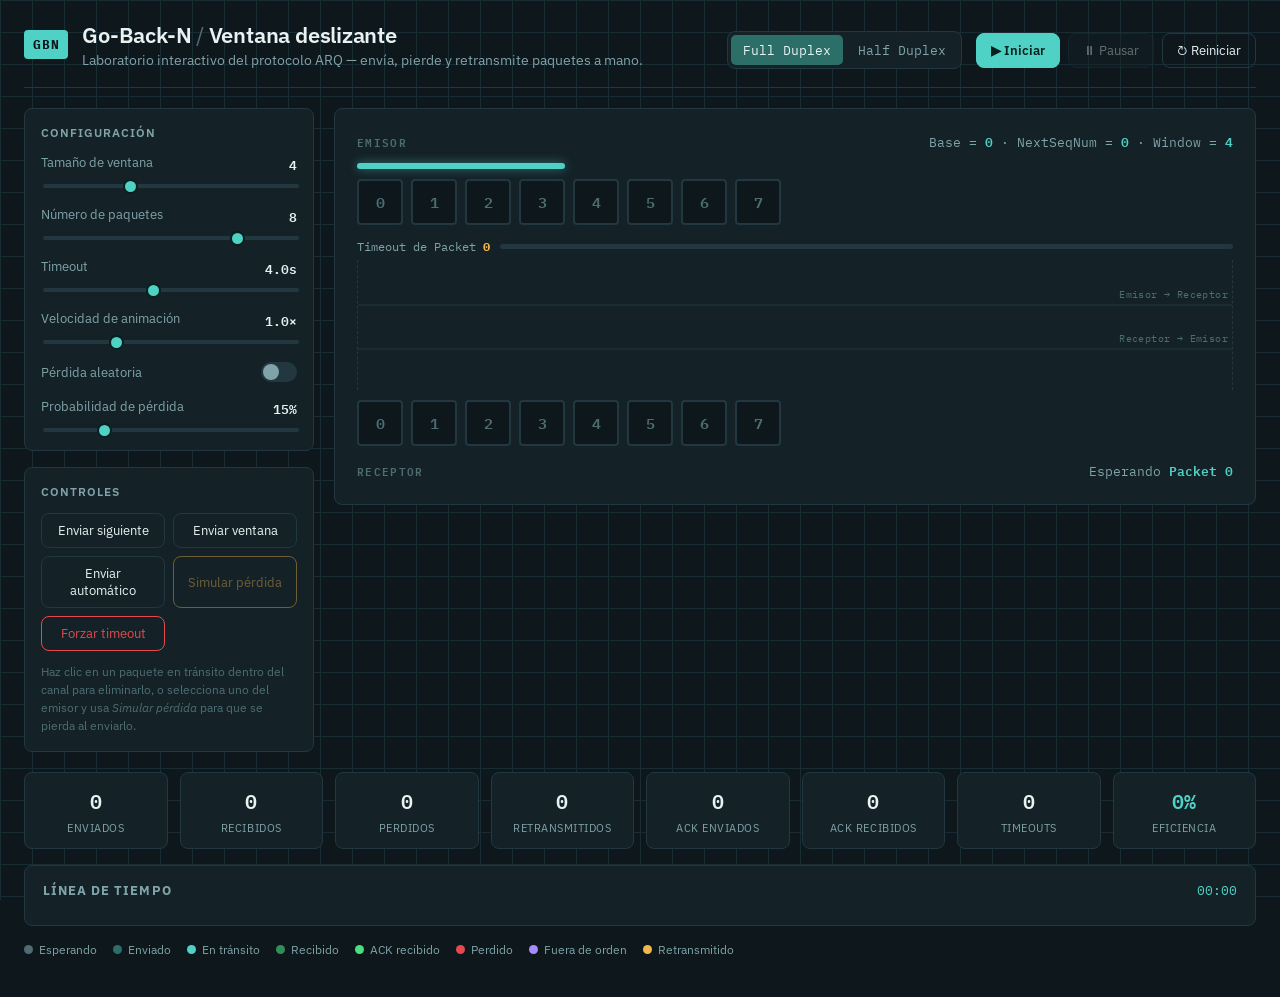
==== index.html @ 65565c53 "Version inicial" ====
<!DOCTYPE html>
<html lang="es">
<head>
<meta charset="UTF-8" />
<meta name="viewport" content="width=device-width, initial-scale=1.0" />
<title>Go-Back-N · Simulador de ventana deslizante</title>
<link rel="preconnect" href="https://fonts.googleapis.com">
<link href="https://fonts.googleapis.com/css2?family=IBM+Plex+Mono:wght@400;500;600;700&family=IBM+Plex+Sans:wght@400;500;600;700&display=swap" rel="stylesheet">
<link rel="stylesheet" href="css/styles.css" />
</head>
<body>

<div class="app">

  <!-- ============ HEADER ============ -->
  <header class="topbar">
    <div class="topbar__brand">
      <span class="topbar__mark">GBN</span>
      <div class="topbar__titles">
        <h1>Go-Back-N <span class="topbar__divider">/</span> Ventana deslizante</h1>
        <p>Laboratorio interactivo del protocolo ARQ — envía, pierde y retransmite paquetes a mano.</p>
      </div>
    </div>

    <div class="topbar__transport">
      <div class="duplex-toggle" role="group" aria-label="Modo de comunicación">
        <button class="duplex-toggle__btn is-active" data-mode="full" id="modeFullBtn">Full Duplex</button>
        <button class="duplex-toggle__btn" data-mode="half" id="modeHalfBtn">Half Duplex</button>
      </div>
      <div class="transport-controls">
        <button class="btn btn--primary" id="startBtn" title="Iniciar / reanudar">▶ Iniciar</button>
        <button class="btn" id="pauseBtn" title="Pausar">⏸ Pausar</button>
        <button class="btn btn--ghost" id="resetBtn" title="Reiniciar todo">↻ Reiniciar</button>
      </div>
    </div>
  </header>

  <div class="layout">

    <!-- ============ SIDEBAR: CONFIG ============ -->
    <aside class="sidebar">
      <section class="panel">
        <h2 class="panel__title">Configuración</h2>

        <label class="field">
          <span class="field__label">Tamaño de ventana <b id="windowSizeVal">4</b></span>
          <input type="range" id="windowSizeInput" min="1" max="10" step="1" value="4" />
        </label>

        <label class="field">
          <span class="field__label">Número de paquetes <b id="packetCountVal">8</b></span>
          <input type="range" id="packetCountInput" min="1" max="10" step="1" value="8" />
        </label>

        <label class="field">
          <span class="field__label">Timeout <b id="timeoutVal">4.0s</b></span>
          <input type="range" id="timeoutInput" min="1000" max="8000" step="250" value="4000" />
        </label>

        <label class="field">
          <span class="field__label">Velocidad de animación <b id="speedVal">1.0×</b></span>
          <input type="range" id="speedInput" min="0.25" max="3" step="0.25" value="1" />
        </label>

        <label class="field field--switch">
          <span class="field__label">Pérdida aleatoria</span>
          <input type="checkbox" id="randomLossInput" />
          <span class="switch" aria-hidden="true"></span>
        </label>

        <label class="field" id="randomLossRateField" hidden>
          <span class="field__label">Probabilidad de pérdida <b id="randomLossRateVal">15%</b></span>
          <input type="range" id="randomLossRateInput" min="5" max="50" step="5" value="15" />
        </label>
      </section>

      <section class="panel">
        <h2 class="panel__title">Controles</h2>
        <div class="control-grid">
          <button class="btn" id="sendNextBtn">Enviar siguiente</button>
          <button class="btn" id="sendWindowBtn">Enviar ventana</button>
          <button class="btn btn--toggle" id="autoSendBtn">Enviar automático</button>
          <button class="btn btn--warn" id="loseSelectedBtn" disabled>Simular pérdida</button>
          <button class="btn btn--danger" id="forceTimeoutBtn">Forzar timeout</button>
        </div>
        <p class="hint">Haz clic en un paquete en tránsito dentro del canal para eliminarlo, o selecciona uno del emisor y usa <em>Simular pérdida</em> para que se pierda al enviarlo.</p>
      </section>

      <section class="panel packet-detail" id="packetDetail" hidden>
        <h2 class="panel__title">Packet <span id="pdSeq">–</span></h2>
        <dl class="packet-detail__list">
          <div><dt>Sequence Number</dt><dd id="pdSeqNum">–</dd></div>
          <div><dt>Status</dt><dd id="pdStatus">–</dd></div>
          <div><dt>En ventana</dt><dd id="pdWindow">–</dd></div>
          <div><dt>Intentos de transmisión</dt><dd id="pdAttempts">–</dd></div>
          <div><dt>ACK</dt><dd id="pdAck">–</dd></div>
        </dl>
      </section>
    </aside>

    <!-- ============ MAIN: SIMULATION STAGE ============ -->
    <main class="stage">

      <section class="node node--sender">
        <div class="node__label">
          <span class="node__tag">EMISOR</span>
          <span class="node__meta">Base = <b id="baseVal">0</b> · NextSeqNum = <b id="nextSeqVal">0</b> · Window = <b id="windowValLabel">4</b></span>
        </div>
        <div class="window-frame" id="windowFrame"></div>
        <div class="packet-track" id="senderTrack" aria-label="Paquetes del emisor"></div>
        <div class="timer-bar" id="timerBar" hidden>
          <span class="timer-bar__label">Timeout de Packet <b id="timerBaseSeq">0</b></span>
          <div class="timer-bar__track"><div class="timer-bar__fill" id="timerFill"></div></div>
        </div>
      </section>

      <section class="channel" id="channel" aria-label="Canal de comunicación">
        <div class="channel__rail channel__rail--down">
          <span class="channel__rail-label">Emisor → Receptor</span>
        </div>
        <div class="channel__rail channel__rail--up">
          <span class="channel__rail-label">Receptor → Emisor</span>
        </div>
      </section>

      <section class="node node--receiver">
        <div class="packet-track" id="receiverTrack" aria-label="Paquetes del receptor"></div>
        <div class="node__label node__label--bottom">
          <span class="node__tag">RECEPTOR</span>
          <span class="node__meta">Esperando <b id="expectedVal">Packet 0</b></span>
        </div>
      </section>

    </main>
  </div>

  <!-- ============ STATS STRIP ============ -->
  <section class="stats" aria-label="Estadísticas">
    <div class="stat"><span class="stat__value" id="statSent">0</span><span class="stat__label">Enviados</span></div>
    <div class="stat"><span class="stat__value" id="statReceived">0</span><span class="stat__label">Recibidos</span></div>
    <div class="stat"><span class="stat__value" id="statLost">0</span><span class="stat__label">Perdidos</span></div>
    <div class="stat"><span class="stat__value" id="statRetransmitted">0</span><span class="stat__label">Retransmitidos</span></div>
    <div class="stat"><span class="stat__value" id="statAcksSent">0</span><span class="stat__label">ACK enviados</span></div>
    <div class="stat"><span class="stat__value" id="statAcksReceived">0</span><span class="stat__label">ACK recibidos</span></div>
    <div class="stat"><span class="stat__value" id="statTimeouts">0</span><span class="stat__label">Timeouts</span></div>
    <div class="stat stat--accent"><span class="stat__value" id="statEfficiency">0%</span><span class="stat__label">Eficiencia</span></div>
  </section>

  <!-- ============ TIMELINE ============ -->
  <section class="timeline" aria-label="Línea de tiempo de eventos">
    <div class="timeline__header">
      <h2>Línea de tiempo</h2>
      <span class="timeline__clock" id="clockDisplay">00:00</span>
    </div>
    <ol class="timeline__list" id="timelineList"></ol>
  </section>

  <footer class="legend" aria-label="Leyenda de estados">
    <span class="legend__item"><i class="dot dot--waiting"></i>Esperando</span>
    <span class="legend__item"><i class="dot dot--sent"></i>Enviado</span>
    <span class="legend__item"><i class="dot dot--transit"></i>En tránsito</span>
    <span class="legend__item"><i class="dot dot--received"></i>Recibido</span>
    <span class="legend__item"><i class="dot dot--acked"></i>ACK recibido</span>
    <span class="legend__item"><i class="dot dot--lost"></i>Perdido</span>
    <span class="legend__item"><i class="dot dot--outoforder"></i>Fuera de orden</span>
    <span class="legend__item"><i class="dot dot--retransmitted"></i>Retransmitido</span>
  </footer>

</div>

<script type="module" src="js/main.js"></script>
</body>
</html>
---- css/styles.css ----
/* ===========================================================
   Go-Back-N Simulator — visual identity
   A "network diagnostics console" feel: deep teal-navy field,
   phosphor accents borrowed from oscilloscopes & routing tables,
   monospace for anything that is literally protocol data.
   =========================================================== */

:root {
  --bg: #0d171c;
  --bg-raised: #142228;
  --bg-raised-2: #182b32;
  --grid-line: #223740;
  --grid-line-soft: #1a2c33;

  --text-primary: #e9f2f1;
  --text-muted: #7fa3a8;
  --text-faint: #4d6d73;

  --accent-teal: #4fd1c5;
  --accent-teal-dim: #2c6e68;
  --accent-amber: #f2b84b;
  --accent-red: #e5484d;
  --accent-green: #4ade80;
  --accent-violet: #a78bfa;

  --radius-sm: 4px;
  --radius-md: 8px;

  --font-mono: 'IBM Plex Mono', ui-monospace, monospace;
  --font-sans: 'IBM Plex Sans', -apple-system, BlinkMacSystemFont, sans-serif;
}

* { box-sizing: border-box; }

html, body {
  margin: 0;
  padding: 0;
  background: var(--bg);
  color: var(--text-primary);
  font-family: var(--font-sans);
  font-size: 15px;
}

body {
  background-image:
    linear-gradient(var(--grid-line-soft) 1px, transparent 1px),
    linear-gradient(90deg, var(--grid-line-soft) 1px, transparent 1px);
  background-size: 32px 32px;
  background-attachment: fixed;
}

::selection { background: var(--accent-teal-dim); color: var(--text-primary); }

a { color: var(--accent-teal); }

button { font-family: inherit; }

.app {
  max-width: 1400px;
  margin: 0 auto;
  padding: 20px 24px 40px;
}

/* ---------------------------------------------------------- header */

.topbar {
  display: flex;
  flex-wrap: wrap;
  gap: 20px;
  justify-content: space-between;
  align-items: flex-end;
  padding-bottom: 18px;
  border-bottom: 1px solid var(--grid-line);
  margin-bottom: 20px;
}

.topbar__brand { display: flex; gap: 14px; align-items: center; }

.topbar__mark {
  font-family: var(--font-mono);
  font-weight: 700;
  font-size: 13px;
  letter-spacing: 0.06em;
  color: var(--bg);
  background: var(--accent-teal);
  padding: 6px 9px;
  border-radius: var(--radius-sm);
}

.topbar__titles h1 {
  font-size: 22px;
  font-weight: 600;
  margin: 0 0 2px;
  letter-spacing: -0.01em;
}

.topbar__divider { color: var(--text-faint); font-weight: 400; }

.topbar__titles p {
  margin: 0;
  color: var(--text-muted);
  font-size: 13.5px;
}

.topbar__transport {
  display: flex;
  gap: 14px;
  align-items: center;
  flex-wrap: wrap;
}

.duplex-toggle {
  display: inline-flex;
  background: var(--bg-raised);
  border: 1px solid var(--grid-line);
  border-radius: var(--radius-md);
  padding: 3px;
  gap: 3px;
}

.duplex-toggle__btn {
  border: none;
  background: transparent;
  color: var(--text-muted);
  font-family: var(--font-mono);
  font-size: 12.5px;
  padding: 7px 12px;
  border-radius: 5px;
  cursor: pointer;
  transition: background 0.15s, color 0.15s;
}

.duplex-toggle__btn.is-active {
  background: var(--accent-teal-dim);
  color: var(--text-primary);
}

.transport-controls { display: flex; gap: 8px; }

/* ---------------------------------------------------------- buttons */

.btn {
  border: 1px solid var(--grid-line);
  background: var(--bg-raised);
  color: var(--text-primary);
  padding: 8px 14px;
  border-radius: var(--radius-md);
  font-size: 13px;
  cursor: pointer;
  transition: border-color 0.15s, transform 0.1s, background 0.15s;
}

.btn:hover { border-color: var(--accent-teal-dim); }
.btn:active { transform: translateY(1px); }
.btn:disabled { opacity: 0.4; cursor: not-allowed; }

.btn--primary { background: var(--accent-teal); color: #06201d; border-color: var(--accent-teal); font-weight: 600; }
.btn--primary:hover { background: #67dccf; }

.btn--ghost { background: transparent; }

.btn--warn { border-color: var(--accent-amber); color: var(--accent-amber); background: transparent; }
.btn--warn:hover { background: rgba(242, 184, 75, 0.1); }

.btn--danger { border-color: var(--accent-red); color: var(--accent-red); background: transparent; }
.btn--danger:hover { background: rgba(229, 72, 77, 0.1); }

.btn--toggle.is-on { background: var(--accent-teal-dim); border-color: var(--accent-teal); }

/* ---------------------------------------------------------- layout */

.layout {
  display: grid;
  grid-template-columns: 290px 1fr;
  gap: 20px;
  align-items: start;
}

.sidebar { display: flex; flex-direction: column; gap: 16px; position: sticky; top: 20px; }

.panel {
  background: var(--bg-raised);
  border: 1px solid var(--grid-line);
  border-radius: var(--radius-md);
  padding: 16px;
}

.panel__title {
  font-size: 12px;
  text-transform: uppercase;
  letter-spacing: 0.08em;
  color: var(--text-muted);
  font-weight: 600;
  margin: 0 0 14px;
}

/* ---------------------------------------------------------- fields */

.field {
  display: flex;
  flex-direction: column;
  gap: 6px;
  margin-bottom: 16px;
}
.field:last-child { margin-bottom: 0; }

.field__label {
  font-size: 12.5px;
  color: var(--text-muted);
  display: flex;
  justify-content: space-between;
}
.field__label b { color: var(--text-primary); font-family: var(--font-mono); font-weight: 600; }

input[type="range"] {
  -webkit-appearance: none;
  width: 100%;
  height: 4px;
  background: var(--grid-line);
  border-radius: 2px;
  outline: none;
}
input[type="range"]::-webkit-slider-thumb {
  -webkit-appearance: none;
  width: 15px; height: 15px;
  border-radius: 50%;
  background: var(--accent-teal);
  border: 2px solid #06201d;
  cursor: pointer;
}
input[type="range"]::-moz-range-thumb {
  width: 13px; height: 13px;
  border-radius: 50%;
  background: var(--accent-teal);
  border: 2px solid #06201d;
  cursor: pointer;
}

.field--switch {
  flex-direction: row;
  align-items: center;
  justify-content: space-between;
}
.field--switch input[type="checkbox"] { position: absolute; opacity: 0; width: 0; height: 0; }
.switch {
  width: 36px; height: 20px;
  background: var(--grid-line);
  border-radius: 10px;
  position: relative;
  transition: background 0.15s;
  cursor: pointer;
  flex-shrink: 0;
}
.switch::after {
  content: "";
  position: absolute;
  top: 2px; left: 2px;
  width: 16px; height: 16px;
  background: var(--text-muted);
  border-radius: 50%;
  transition: transform 0.15s, background 0.15s;
}
input:checked + .switch { background: var(--accent-teal-dim); }
input:checked + .switch::after { transform: translateX(16px); background: var(--accent-teal); }

.control-grid { display: grid; grid-template-columns: 1fr 1fr; gap: 8px; }
.control-grid .btn { width: 100%; }

.hint {
  font-size: 12px;
  color: var(--text-faint);
  line-height: 1.5;
  margin: 12px 0 0;
}

/* ---------------------------------------------------------- packet detail */

.packet-detail__list { display: flex; flex-direction: column; gap: 8px; margin: 0; }
.packet-detail__list div { display: flex; justify-content: space-between; font-size: 12.5px; }
.packet-detail__list dt { color: var(--text-muted); margin: 0; }
.packet-detail__list dd { margin: 0; font-family: var(--font-mono); color: var(--text-primary); }

/* ---------------------------------------------------------- stage */

.stage {
  background: var(--bg-raised);
  border: 1px solid var(--grid-line);
  border-radius: var(--radius-md);
  padding: 22px;
  display: flex;
  flex-direction: column;
  gap: 0;
}

.node { position: relative; }

.node__label {
  display: flex;
  justify-content: space-between;
  align-items: baseline;
  margin-bottom: 10px;
  flex-wrap: wrap;
  gap: 6px;
}
.node__label--bottom { margin-bottom: 0; margin-top: 10px; }

.node__tag {
  font-family: var(--font-mono);
  font-size: 11px;
  font-weight: 600;
  letter-spacing: 0.12em;
  color: var(--text-faint);
}

.node__meta {
  font-size: 12.5px;
  color: var(--text-muted);
  font-family: var(--font-mono);
}
.node__meta b { color: var(--accent-teal); font-weight: 600; }

.window-frame {
  position: relative;
  height: 6px;
  margin-bottom: 6px;
}
.window-frame__bracket {
  position: absolute;
  top: 0;
  height: 6px;
  background: var(--accent-teal);
  border-radius: 3px;
  box-shadow: 0 0 10px rgba(79, 209, 197, 0.5);
  transition: left 0.35s ease, width 0.35s ease;
}

.packet-track {
  display: flex;
  gap: 8px;
  padding: 4px 0;
}

.packet {
  width: 46px;
  height: 46px;
  border-radius: var(--radius-sm);
  border: 2px solid var(--grid-line);
  display: flex;
  align-items: center;
  justify-content: center;
  font-family: var(--font-mono);
  font-weight: 600;
  font-size: 15px;
  color: var(--text-faint);
  background: var(--bg);
  cursor: pointer;
  position: relative;
  transition: border-color 0.2s, color 0.2s, background 0.2s, transform 0.15s;
}
.packet:hover { transform: translateY(-2px); }
.packet.is-selected { box-shadow: 0 0 0 2px var(--accent-teal); }

.packet--waiting { color: var(--text-faint); border-color: var(--grid-line); }
.packet--sent { color: var(--accent-teal); border-color: var(--accent-teal-dim); }
.packet--in_transit { color: var(--accent-teal); border-color: var(--accent-teal); background: rgba(79,209,197,0.08); }
.packet--received { color: var(--accent-green); border-color: rgba(74,222,128,0.5); }
.packet--acked { color: #06201d; border-color: var(--accent-green); background: var(--accent-green); }
.packet--lost { color: var(--accent-red); border-color: var(--accent-red); background: rgba(229,72,77,0.08); text-decoration: line-through; }
.packet--out_of_order { color: var(--accent-violet); border-color: var(--accent-violet); background: rgba(167,139,250,0.08); }
.packet--retransmitted { color: var(--accent-amber); border-color: var(--accent-amber); border-style: dashed; }

.packet__badge {
  position: absolute;
  top: -7px; right: -7px;
  font-size: 9px;
  font-family: var(--font-mono);
  background: var(--bg-raised-2);
  border: 1px solid var(--grid-line);
  border-radius: 8px;
  padding: 1px 4px;
  color: var(--text-muted);
}

/* ---------------------------------------------------------- timer bar */

.timer-bar { margin-top: 10px; display: flex; align-items: center; gap: 10px; }
.timer-bar__label { font-size: 11.5px; color: var(--text-muted); font-family: var(--font-mono); white-space: nowrap; }
.timer-bar__label b { color: var(--accent-amber); }
.timer-bar__track { flex: 1; height: 5px; background: var(--grid-line); border-radius: 3px; overflow: hidden; }
.timer-bar__fill { height: 100%; background: var(--accent-amber); width: 0%; transition: width 0.1s linear; }

/* ---------------------------------------------------------- channel */

.channel {
  position: relative;
  height: 130px;
  margin: 6px 0;
  border-left: 1px dashed var(--grid-line);
  border-right: 1px dashed var(--grid-line);
}

.channel__rail { position: absolute; left: 0; right: 0; height: 2px; background: var(--grid-line-soft); }
.channel__rail--down { top: 34%; }
.channel__rail--up { top: 68%; }

.channel__rail-label {
  position: absolute;
  right: 4px;
  top: -16px;
  font-size: 10px;
  font-family: var(--font-mono);
  color: var(--text-faint);
  letter-spacing: 0.04em;
}

.channel-item {
  position: absolute;
  transform: translate(-50%, -50%);
  font-family: var(--font-mono);
  font-size: 11.5px;
  font-weight: 600;
  padding: 5px 9px;
  border-radius: 12px;
  white-space: nowrap;
  pointer-events: auto;
  cursor: pointer;
  transition: opacity 0.25s, transform 0.25s;
  z-index: 3;
}

.channel-item--data {
  background: rgba(79, 209, 197, 0.15);
  border: 1.5px solid var(--accent-teal);
  color: var(--accent-teal);
}
.channel-item--ack {
  background: rgba(242, 184, 75, 0.15);
  border: 1.5px solid var(--accent-amber);
  color: var(--accent-amber);
}
.channel-item--doomed { border-style: dashed; }
.channel-item--vanishing { opacity: 0; transform: translate(-50%, -50%) scale(0.4); }

.channel-item:hover { filter: brightness(1.25); }

/* ---------------------------------------------------------- stats */

.stats {
  margin-top: 20px;
  display: grid;
  grid-template-columns: repeat(8, 1fr);
  gap: 12px;
}

.stat {
  background: var(--bg-raised);
  border: 1px solid var(--grid-line);
  border-radius: var(--radius-md);
  padding: 12px 10px;
  text-align: center;
}
.stat__value {
  display: block;
  font-family: var(--font-mono);
  font-size: 20px;
  font-weight: 600;
}
.stat__label { font-size: 10.5px; color: var(--text-muted); text-transform: uppercase; letter-spacing: 0.05em; }
.stat--accent .stat__value { color: var(--accent-teal); }

/* ---------------------------------------------------------- timeline */

.timeline {
  margin-top: 16px;
  background: var(--bg-raised);
  border: 1px solid var(--grid-line);
  border-radius: var(--radius-md);
  padding: 16px 18px;
}

.timeline__header {
  display: flex;
  justify-content: space-between;
  align-items: center;
  margin-bottom: 10px;
}
.timeline__header h2 { font-size: 13px; margin: 0; color: var(--text-muted); text-transform: uppercase; letter-spacing: 0.08em; }
.timeline__clock { font-family: var(--font-mono); color: var(--accent-teal); font-size: 13px; }

.timeline__list {
  list-style: none;
  margin: 0;
  padding: 0;
  max-height: 220px;
  overflow-y: auto;
  display: flex;
  flex-direction: column-reverse;
}

.timeline__list li {
  display: flex;
  gap: 10px;
  padding: 6px 4px;
  border-bottom: 1px solid var(--grid-line-soft);
  font-size: 12.5px;
  align-items: baseline;
}
.timeline__list li:first-child { border-bottom: none; }

.timeline__time { font-family: var(--font-mono); color: var(--text-faint); flex-shrink: 0; }
.timeline__type {
  font-family: var(--font-mono);
  font-size: 10px;
  text-transform: uppercase;
  padding: 1px 6px;
  border-radius: 3px;
  flex-shrink: 0;
  white-space: nowrap;
}
.timeline__desc { color: var(--text-primary); }

.timeline__type--send, .timeline__type--retransmit { background: rgba(79,209,197,0.15); color: var(--accent-teal); }
.timeline__type--receive { background: rgba(74,222,128,0.15); color: var(--accent-green); }
.timeline__type--ack-sent, .timeline__type--ack-received { background: rgba(242,184,75,0.15); color: var(--accent-amber); }
.timeline__type--loss { background: rgba(229,72,77,0.15); color: var(--accent-red); }
.timeline__type--discard { background: rgba(167,139,250,0.15); color: var(--accent-violet); }
.timeline__type--timeout { background: rgba(229,72,77,0.15); color: var(--accent-red); }
.timeline__type--info { background: var(--grid-line); color: var(--text-muted); }

/* ---------------------------------------------------------- legend */

.legend {
  margin-top: 16px;
  display: flex;
  flex-wrap: wrap;
  gap: 16px;
  font-size: 12px;
  color: var(--text-muted);
}
.legend__item { display: flex; align-items: center; gap: 6px; }
.dot { width: 9px; height: 9px; border-radius: 50%; display: inline-block; }
.dot--waiting { background: var(--text-faint); }
.dot--sent { background: var(--accent-teal-dim); }
.dot--transit { background: var(--accent-teal); }
.dot--received { background: rgba(74,222,128,0.6); }
.dot--acked { background: var(--accent-green); }
.dot--lost { background: var(--accent-red); }
.dot--outoforder { background: var(--accent-violet); }
.dot--retransmitted { background: var(--accent-amber); }

/* ---------------------------------------------------------- responsive */

@media (max-width: 980px) {
  .layout { grid-template-columns: 1fr; }
  .sidebar { position: static; }
  .stats { grid-template-columns: repeat(4, 1fr); }
  .control-grid { grid-template-columns: 1fr 1fr; }
}

@media (max-width: 600px) {
  .stats { grid-template-columns: repeat(2, 1fr); }
  .packet { width: 36px; height: 36px; font-size: 13px; }
  .topbar { align-items: flex-start; }
}

@media (prefers-reduced-motion: reduce) {
  * { transition-duration: 0.01ms !important; animation-duration: 0.01ms !important; }
}
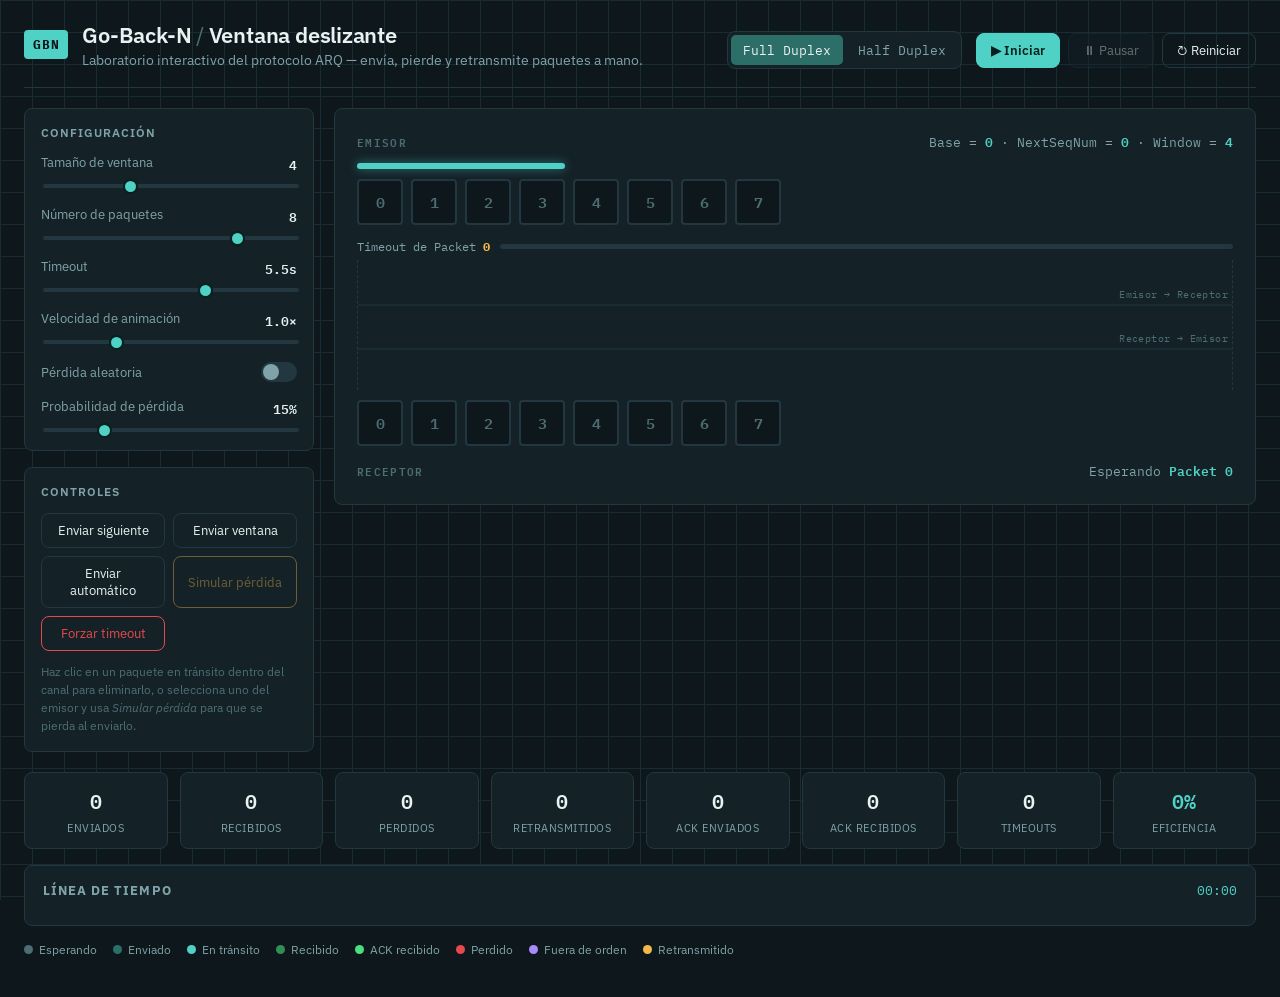
==== commit de1aa49f: "arreglos timeout" ====
--- a/index.html
+++ b/index.html
@@ -53,9 +53,9 @@
         </label>
 
         <label class="field">
-          <span class="field__label">Timeout <b id="timeoutVal">4.0s</b></span>
-          <input type="range" id="timeoutInput" min="1000" max="8000" step="250" value="4000" />
-        </label>
+          <span class="field__label">Timeout <b id="timeoutVal">5.5s</b></span>
+<input type="range" id="timeoutInput" min="1000" max="8000" step="250" value="5500" />
+          </label>
 
         <label class="field">
           <span class="field__label">Velocidad de animación <b id="speedVal">1.0×</b></span>
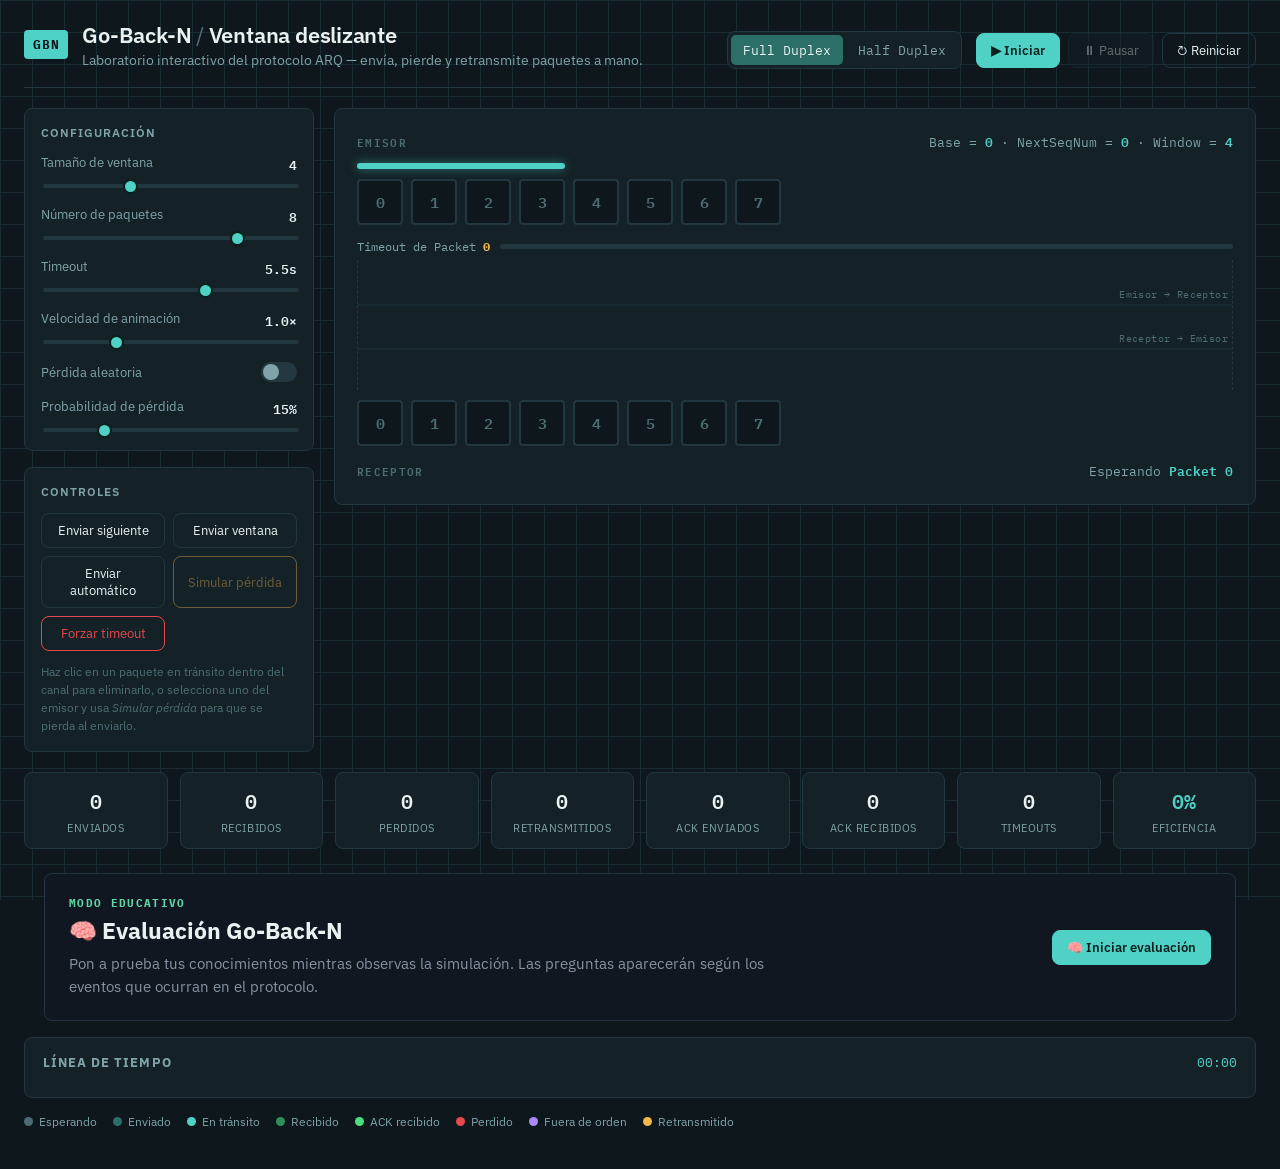
==== commit 3949acc7: "Se añade un test para poder evaluar al estudiante" ====
--- a/index.html
+++ b/index.html
@@ -146,6 +146,30 @@
     <div class="stat stat--accent"><span class="stat__value" id="statEfficiency">0%</span><span class="stat__label">Eficiencia</span></div>
   </section>
 
+
+  <!-- ============ EVALUACIÓN ============ -->
+<section class="evaluation-panel" id="evaluationPanel" hidden>
+</section>
+
+<section class="evaluation-start" id="evaluationStart">
+  <div>
+    <span class="evaluation-start__eyebrow">MODO EDUCATIVO</span>
+    <h2>🧠 Evaluación Go-Back-N</h2>
+
+    <p>
+      Pon a prueba tus conocimientos mientras observas la simulación.
+      Las preguntas aparecerán según los eventos que ocurran en el protocolo.
+    </p>
+  </div>
+
+  <button
+    class="btn btn--primary"
+    id="startEvaluationBtn"
+  >
+    🧠 Iniciar evaluación
+  </button>
+</section>
+
   <!-- ============ TIMELINE ============ -->
   <section class="timeline" aria-label="Línea de tiempo de eventos">
     <div class="timeline__header">
--- a/css/styles.css
+++ b/css/styles.css
@@ -566,3 +566,279 @@
 @media (prefers-reduced-motion: reduce) {
   * { transition-duration: 0.01ms !important; animation-duration: 0.01ms !important; }
 }
+
+
+/* ============================================================
+   EVALUACIÓN
+   ============================================================ */
+
+.evaluation-start,
+.evaluation-panel {
+  margin: 24px 20px 0;
+  border: 1px solid var(--border, #263241);
+  background: var(--panel, #101720);
+  border-radius: 8px;
+}
+
+.evaluation-start {
+  display: flex;
+  align-items: center;
+  justify-content: space-between;
+  gap: 24px;
+  padding: 22px 24px;
+}
+
+.evaluation-start__eyebrow,
+.evaluation__eyebrow {
+  display: block;
+  margin-bottom: 6px;
+  font-family: 'IBM Plex Mono', monospace;
+  font-size: 11px;
+  font-weight: 700;
+  letter-spacing: 0.12em;
+  color: var(--accent, #62d6a7);
+}
+
+.evaluation-start h2,
+.evaluation-panel h2 {
+  margin: 0;
+}
+
+.evaluation-start p {
+  max-width: 700px;
+  margin: 8px 0 0;
+  color: var(--muted, #8793a3);
+  line-height: 1.5;
+}
+
+.evaluation-panel {
+  padding: 24px;
+}
+
+.evaluation__header {
+  display: flex;
+  justify-content: space-between;
+  align-items: center;
+  gap: 20px;
+  margin-bottom: 24px;
+}
+
+.evaluation__score {
+  min-width: 90px;
+  padding: 10px 14px;
+  border: 1px solid var(--border, #263241);
+  border-radius: 6px;
+  text-align: center;
+}
+
+.evaluation__score span {
+  display: block;
+  font-family: 'IBM Plex Mono', monospace;
+  font-size: 9px;
+  letter-spacing: 0.1em;
+  color: var(--muted, #8793a3);
+}
+
+.evaluation__score strong {
+  display: block;
+  margin-top: 2px;
+  font-family: 'IBM Plex Mono', monospace;
+  font-size: 24px;
+}
+
+.evaluation__question {
+  padding: 18px;
+  border-left: 3px solid var(--accent, #62d6a7);
+  background: rgba(98, 214, 167, 0.04);
+  font-size: 17px;
+  line-height: 1.5;
+  margin-bottom: 18px;
+}
+
+.evaluation__options {
+  display: grid;
+  grid-template-columns: 1fr 1fr;
+  gap: 10px;
+}
+
+.evaluation-option {
+  display: flex;
+  align-items: flex-start;
+  gap: 12px;
+  width: 100%;
+  padding: 14px;
+  border: 1px solid var(--border, #263241);
+  border-radius: 6px;
+  background: transparent;
+  color: inherit;
+  text-align: left;
+  cursor: pointer;
+  transition:
+    border-color 0.15s ease,
+    background 0.15s ease,
+    transform 0.15s ease;
+}
+
+.evaluation-option:hover {
+  border-color: var(--accent, #62d6a7);
+  transform: translateY(-1px);
+}
+
+.evaluation-option.is-selected {
+  border-color: var(--accent, #62d6a7);
+  background: rgba(98, 214, 167, 0.08);
+}
+
+.evaluation-option__letter {
+  display: flex;
+  align-items: center;
+  justify-content: center;
+  flex: 0 0 28px;
+  height: 28px;
+  border: 1px solid var(--border, #263241);
+  border-radius: 4px;
+  font-family: 'IBM Plex Mono', monospace;
+  font-weight: 700;
+}
+
+.evaluation-option.is-selected .evaluation-option__letter {
+  border-color: var(--accent, #62d6a7);
+  color: var(--accent, #62d6a7);
+}
+
+.evaluation-option__text {
+  line-height: 1.45;
+}
+
+.evaluation__actions {
+  display: flex;
+  justify-content: flex-end;
+  align-items: center;
+  gap: 16px;
+  margin-top: 20px;
+}
+
+.evaluation-feedback {
+  flex: 1;
+  padding: 16px;
+  border: 1px solid var(--border, #263241);
+  border-radius: 6px;
+}
+
+.evaluation-feedback.is-correct {
+  border-color: rgba(98, 214, 167, 0.5);
+  background: rgba(98, 214, 167, 0.05);
+}
+
+.evaluation-feedback.is-wrong {
+  border-color: rgba(230, 100, 100, 0.5);
+  background: rgba(230, 100, 100, 0.05);
+}
+
+.evaluation-feedback__title {
+  margin-bottom: 6px;
+  font-weight: 700;
+}
+
+.evaluation-feedback p {
+  margin: 0 0 10px;
+}
+
+.evaluation-feedback__explanation {
+  padding-top: 10px;
+  border-top: 1px solid var(--border, #263241);
+  color: var(--muted, #8793a3);
+  line-height: 1.5;
+}
+
+.evaluation-final {
+  text-align: center;
+  padding: 18px 10px 8px;
+}
+
+.evaluation-final__icon {
+  font-size: 48px;
+  margin-bottom: 8px;
+}
+
+.evaluation-final h2 {
+  margin-bottom: 8px;
+}
+
+.evaluation-final__score {
+  font-family: 'IBM Plex Mono', monospace;
+  font-size: 52px;
+  font-weight: 700;
+  color: var(--accent, #62d6a7);
+}
+
+.evaluation-final__score span {
+  font-size: 18px;
+  color: var(--muted, #8793a3);
+}
+
+.evaluation-final__percentage {
+  font-family: 'IBM Plex Mono', monospace;
+  font-size: 18px;
+  margin-bottom: 10px;
+}
+
+.evaluation-final__message {
+  max-width: 600px;
+  margin: 0 auto 24px;
+  color: var(--muted, #8793a3);
+}
+
+.evaluation-final__stats {
+  display: flex;
+  justify-content: center;
+  gap: 10px;
+  margin-bottom: 24px;
+}
+
+.evaluation-final__stats div {
+  min-width: 100px;
+  padding: 12px;
+  border: 1px solid var(--border, #263241);
+  border-radius: 6px;
+}
+
+.evaluation-final__stats strong {
+  display: block;
+  font-family: 'IBM Plex Mono', monospace;
+  font-size: 22px;
+}
+
+.evaluation-final__stats span {
+  display: block;
+  margin-top: 3px;
+  color: var(--muted, #8793a3);
+  font-size: 12px;
+}
+
+
+/* Responsive */
+
+@media (max-width: 800px) {
+  .evaluation-start {
+    flex-direction: column;
+    align-items: stretch;
+  }
+
+  .evaluation__options {
+    grid-template-columns: 1fr;
+  }
+
+  .evaluation__actions {
+    flex-direction: column;
+    align-items: stretch;
+  }
+
+  .evaluation-feedback {
+    width: 100%;
+  }
+
+  .evaluation-final__stats {
+    flex-wrap: wrap;
+  }
+}
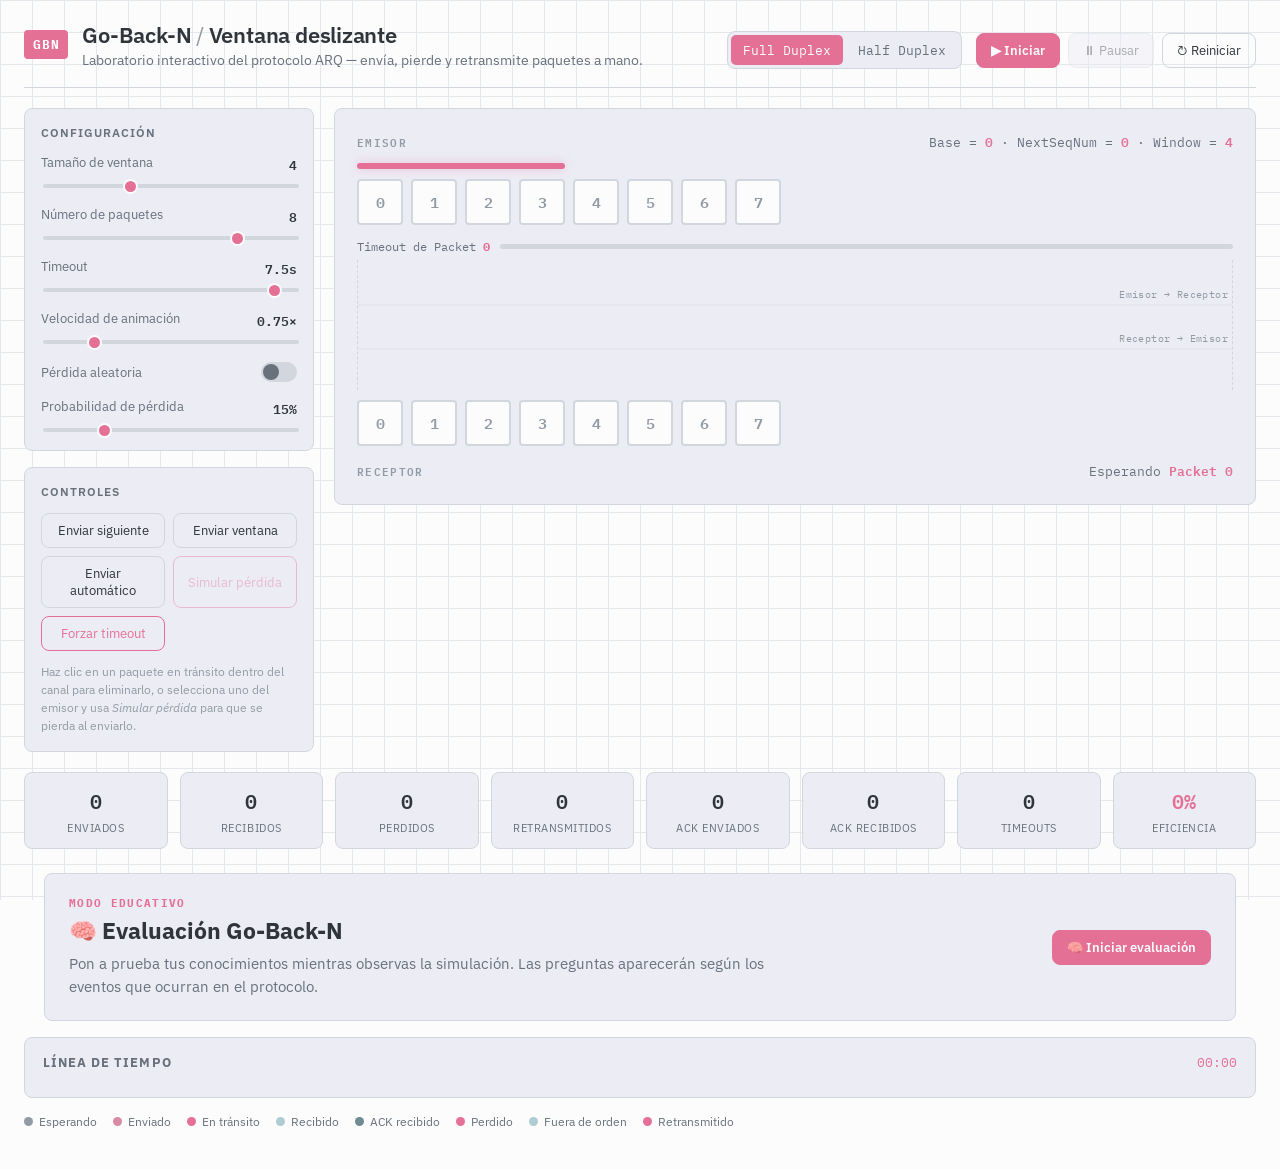
==== commit f3f9c55c: "cambio velocidad" ====
--- a/index.html
+++ b/index.html
@@ -53,13 +53,13 @@
         </label>
 
         <label class="field">
-          <span class="field__label">Timeout <b id="timeoutVal">5.5s</b></span>
-<input type="range" id="timeoutInput" min="1000" max="8000" step="250" value="5500" />
+          <span class="field__label">Timeout <b id="timeoutVal">7.5s</b></span>
+<input type="range" id="timeoutInput" min="1000" max="8000" step="250" value="7500" />
           </label>
 
         <label class="field">
-          <span class="field__label">Velocidad de animación <b id="speedVal">1.0×</b></span>
-          <input type="range" id="speedInput" min="0.25" max="3" step="0.25" value="1" />
+          <span class="field__label">Velocidad de animación <b id="speedVal">0.75×</b></span>
+<input type="range" id="speedInput" min="0.25" max="3" step="0.25" value="0.75" />
         </label>
 
         <label class="field field--switch">
--- a/css/styles.css
+++ b/css/styles.css
@@ -1,27 +1,42 @@
 /* ===========================================================
-   Go-Back-N Simulator — visual identity
-   A "network diagnostics console" feel: deep teal-navy field,
-   phosphor accents borrowed from oscilloscopes & routing tables,
-   monospace for anything that is literally protocol data.
+   Go-Back-N Simulator
+   Visual identity — new color palette
+
+   #FCFCFD  → Background
+   #ECECF5  → Panels / raised elements
+   #E47096  → Primary accent
+   #D4E6EB  → Secondary accent / soft states
+   #D1D7DD  → Borders / separators
    =========================================================== */
 
 :root {
-  --bg: #0d171c;
-  --bg-raised: #142228;
-  --bg-raised-2: #182b32;
-  --grid-line: #223740;
-  --grid-line-soft: #1a2c33;
-
-  --text-primary: #e9f2f1;
-  --text-muted: #7fa3a8;
-  --text-faint: #4d6d73;
-
-  --accent-teal: #4fd1c5;
-  --accent-teal-dim: #2c6e68;
-  --accent-amber: #f2b84b;
-  --accent-red: #e5484d;
-  --accent-green: #4ade80;
-  --accent-violet: #a78bfa;
+  /* Main palette */
+  --bg: #FCFCFD;
+  --bg-raised: #ECECF5;
+  --bg-raised-2: #D4E6EB;
+  --grid-line: #D1D7DD;
+  --grid-line-soft: #E4E7EB;
+
+  /* Text */
+  --text-primary: #30343B;
+  --text-muted: #68717C;
+  --text-faint: #929BA5;
+
+  /* Main accent */
+  --accent-teal: #E47096;
+  --accent-teal-dim: #D98AA4;
+
+  /* Secondary states */
+  --accent-amber: #D4E6EB;
+  --accent-red: #E47096;
+  --accent-green: #D4E6EB;
+  --accent-violet: #D1D7DD;
+
+  /* Evaluation aliases */
+  --accent: #E47096;
+  --panel: #ECECF5;
+  --border: #D1D7DD;
+  --muted: #68717C;
 
   --radius-sm: 4px;
   --radius-md: 8px;
@@ -30,9 +45,17 @@
   --font-sans: 'IBM Plex Sans', -apple-system, BlinkMacSystemFont, sans-serif;
 }
 
-* { box-sizing: border-box; }
-
-html, body {
+
+/* ===========================================================
+   RESET
+   =========================================================== */
+
+* {
+  box-sizing: border-box;
+}
+
+html,
+body {
   margin: 0;
   padding: 0;
   background: var(--bg);
@@ -49,11 +72,23 @@
   background-attachment: fixed;
 }
 
-::selection { background: var(--accent-teal-dim); color: var(--text-primary); }
-
-a { color: var(--accent-teal); }
-
-button { font-family: inherit; }
+::selection {
+  background: var(--accent-teal-dim);
+  color: var(--bg);
+}
+
+a {
+  color: var(--accent-teal);
+}
+
+button {
+  font-family: inherit;
+}
+
+
+/* ===========================================================
+   APP
+   =========================================================== */
 
 .app {
   max-width: 1400px;
@@ -61,7 +96,10 @@
   padding: 20px 24px 40px;
 }
 
-/* ---------------------------------------------------------- header */
+
+/* ===========================================================
+   HEADER
+   =========================================================== */
 
 .topbar {
   display: flex;
@@ -74,7 +112,11 @@
   margin-bottom: 20px;
 }
 
-.topbar__brand { display: flex; gap: 14px; align-items: center; }
+.topbar__brand {
+  display: flex;
+  gap: 14px;
+  align-items: center;
+}
 
 .topbar__mark {
   font-family: var(--font-mono);
@@ -94,7 +136,10 @@
   letter-spacing: -0.01em;
 }
 
-.topbar__divider { color: var(--text-faint); font-weight: 400; }
+.topbar__divider {
+  color: var(--text-faint);
+  font-weight: 400;
+}
 
 .topbar__titles p {
   margin: 0;
@@ -108,6 +153,11 @@
   align-items: center;
   flex-wrap: wrap;
 }
+
+
+/* ===========================================================
+   DUPLEX TOGGLE
+   =========================================================== */
 
 .duplex-toggle {
   display: inline-flex;
@@ -131,13 +181,19 @@
 }
 
 .duplex-toggle__btn.is-active {
-  background: var(--accent-teal-dim);
-  color: var(--text-primary);
-}
-
-.transport-controls { display: flex; gap: 8px; }
-
-/* ---------------------------------------------------------- buttons */
+  background: var(--accent-teal);
+  color: var(--bg);
+}
+
+.transport-controls {
+  display: flex;
+  gap: 8px;
+}
+
+
+/* ===========================================================
+   BUTTONS
+   =========================================================== */
 
 .btn {
   border: 1px solid var(--grid-line);
@@ -147,27 +203,72 @@
   border-radius: var(--radius-md);
   font-size: 13px;
   cursor: pointer;
-  transition: border-color 0.15s, transform 0.1s, background 0.15s;
-}
-
-.btn:hover { border-color: var(--accent-teal-dim); }
-.btn:active { transform: translateY(1px); }
-.btn:disabled { opacity: 0.4; cursor: not-allowed; }
-
-.btn--primary { background: var(--accent-teal); color: #06201d; border-color: var(--accent-teal); font-weight: 600; }
-.btn--primary:hover { background: #67dccf; }
-
-.btn--ghost { background: transparent; }
-
-.btn--warn { border-color: var(--accent-amber); color: var(--accent-amber); background: transparent; }
-.btn--warn:hover { background: rgba(242, 184, 75, 0.1); }
-
-.btn--danger { border-color: var(--accent-red); color: var(--accent-red); background: transparent; }
-.btn--danger:hover { background: rgba(229, 72, 77, 0.1); }
-
-.btn--toggle.is-on { background: var(--accent-teal-dim); border-color: var(--accent-teal); }
-
-/* ---------------------------------------------------------- layout */
+  transition:
+    border-color 0.15s,
+    transform 0.1s,
+    background 0.15s,
+    color 0.15s;
+}
+
+.btn:hover {
+  border-color: var(--accent-teal);
+}
+
+.btn:active {
+  transform: translateY(1px);
+}
+
+.btn:disabled {
+  opacity: 0.4;
+  cursor: not-allowed;
+}
+
+.btn--primary {
+  background: var(--accent-teal);
+  color: var(--bg);
+  border-color: var(--accent-teal);
+  font-weight: 600;
+}
+
+.btn--primary:hover {
+  background: #d9638b;
+  border-color: #d9638b;
+}
+
+.btn--ghost {
+  background: transparent;
+}
+
+.btn--warn {
+  border-color: var(--accent-teal);
+  color: var(--accent-teal);
+  background: transparent;
+}
+
+.btn--warn:hover {
+  background: rgba(228, 112, 150, 0.10);
+}
+
+.btn--danger {
+  border-color: var(--accent-teal);
+  color: var(--accent-teal);
+  background: transparent;
+}
+
+.btn--danger:hover {
+  background: rgba(228, 112, 150, 0.10);
+}
+
+.btn--toggle.is-on {
+  background: var(--bg-raised-2);
+  border-color: var(--accent-teal);
+  color: var(--accent-teal);
+}
+
+
+/* ===========================================================
+   LAYOUT
+   =========================================================== */
 
 .layout {
   display: grid;
@@ -176,7 +277,18 @@
   align-items: start;
 }
 
-.sidebar { display: flex; flex-direction: column; gap: 16px; position: sticky; top: 20px; }
+.sidebar {
+  display: flex;
+  flex-direction: column;
+  gap: 16px;
+  position: sticky;
+  top: 20px;
+}
+
+
+/* ===========================================================
+   PANELS
+   =========================================================== */
 
 .panel {
   background: var(--bg-raised);
@@ -194,7 +306,10 @@
   margin: 0 0 14px;
 }
 
-/* ---------------------------------------------------------- fields */
+
+/* ===========================================================
+   FIELDS
+   =========================================================== */
 
 .field {
   display: flex;
@@ -202,7 +317,10 @@
   gap: 6px;
   margin-bottom: 16px;
 }
-.field:last-child { margin-bottom: 0; }
+
+.field:last-child {
+  margin-bottom: 0;
+}
 
 .field__label {
   font-size: 12.5px;
@@ -210,7 +328,17 @@
   display: flex;
   justify-content: space-between;
 }
-.field__label b { color: var(--text-primary); font-family: var(--font-mono); font-weight: 600; }
+
+.field__label b {
+  color: var(--text-primary);
+  font-family: var(--font-mono);
+  font-weight: 600;
+}
+
+
+/* ===========================================================
+   RANGE
+   =========================================================== */
 
 input[type="range"] {
   -webkit-appearance: none;
@@ -220,30 +348,47 @@
   border-radius: 2px;
   outline: none;
 }
+
 input[type="range"]::-webkit-slider-thumb {
   -webkit-appearance: none;
-  width: 15px; height: 15px;
+  width: 15px;
+  height: 15px;
   border-radius: 50%;
   background: var(--accent-teal);
-  border: 2px solid #06201d;
+  border: 2px solid var(--bg);
   cursor: pointer;
 }
+
 input[type="range"]::-moz-range-thumb {
-  width: 13px; height: 13px;
+  width: 13px;
+  height: 13px;
   border-radius: 50%;
   background: var(--accent-teal);
-  border: 2px solid #06201d;
+  border: 2px solid var(--bg);
   cursor: pointer;
 }
+
+
+/* ===========================================================
+   SWITCH
+   =========================================================== */
 
 .field--switch {
   flex-direction: row;
   align-items: center;
   justify-content: space-between;
 }
-.field--switch input[type="checkbox"] { position: absolute; opacity: 0; width: 0; height: 0; }
+
+.field--switch input[type="checkbox"] {
+  position: absolute;
+  opacity: 0;
+  width: 0;
+  height: 0;
+}
+
 .switch {
-  width: 36px; height: 20px;
+  width: 36px;
+  height: 20px;
   background: var(--grid-line);
   border-radius: 10px;
   position: relative;
@@ -251,20 +396,39 @@
   cursor: pointer;
   flex-shrink: 0;
 }
+
 .switch::after {
   content: "";
   position: absolute;
-  top: 2px; left: 2px;
-  width: 16px; height: 16px;
+  top: 2px;
+  left: 2px;
+  width: 16px;
+  height: 16px;
   background: var(--text-muted);
   border-radius: 50%;
-  transition: transform 0.15s, background 0.15s;
-}
-input:checked + .switch { background: var(--accent-teal-dim); }
-input:checked + .switch::after { transform: translateX(16px); background: var(--accent-teal); }
-
-.control-grid { display: grid; grid-template-columns: 1fr 1fr; gap: 8px; }
-.control-grid .btn { width: 100%; }
+  transition:
+    transform 0.15s,
+    background 0.15s;
+}
+
+input:checked + .switch {
+  background: var(--accent-teal-dim);
+}
+
+input:checked + .switch::after {
+  transform: translateX(16px);
+  background: var(--accent-teal);
+}
+
+.control-grid {
+  display: grid;
+  grid-template-columns: 1fr 1fr;
+  gap: 8px;
+}
+
+.control-grid .btn {
+  width: 100%;
+}
 
 .hint {
   font-size: 12px;
@@ -273,14 +437,39 @@
   margin: 12px 0 0;
 }
 
-/* ---------------------------------------------------------- packet detail */
-
-.packet-detail__list { display: flex; flex-direction: column; gap: 8px; margin: 0; }
-.packet-detail__list div { display: flex; justify-content: space-between; font-size: 12.5px; }
-.packet-detail__list dt { color: var(--text-muted); margin: 0; }
-.packet-detail__list dd { margin: 0; font-family: var(--font-mono); color: var(--text-primary); }
-
-/* ---------------------------------------------------------- stage */
+
+/* ===========================================================
+   PACKET DETAIL
+   =========================================================== */
+
+.packet-detail__list {
+  display: flex;
+  flex-direction: column;
+  gap: 8px;
+  margin: 0;
+}
+
+.packet-detail__list div {
+  display: flex;
+  justify-content: space-between;
+  font-size: 12.5px;
+}
+
+.packet-detail__list dt {
+  color: var(--text-muted);
+  margin: 0;
+}
+
+.packet-detail__list dd {
+  margin: 0;
+  font-family: var(--font-mono);
+  color: var(--text-primary);
+}
+
+
+/* ===========================================================
+   STAGE
+   =========================================================== */
 
 .stage {
   background: var(--bg-raised);
@@ -292,7 +481,14 @@
   gap: 0;
 }
 
-.node { position: relative; }
+
+/* ===========================================================
+   NODES
+   =========================================================== */
+
+.node {
+  position: relative;
+}
 
 .node__label {
   display: flex;
@@ -302,7 +498,11 @@
   flex-wrap: wrap;
   gap: 6px;
 }
-.node__label--bottom { margin-bottom: 0; margin-top: 10px; }
+
+.node__label--bottom {
+  margin-bottom: 0;
+  margin-top: 10px;
+}
 
 .node__tag {
   font-family: var(--font-mono);
@@ -317,22 +517,39 @@
   color: var(--text-muted);
   font-family: var(--font-mono);
 }
-.node__meta b { color: var(--accent-teal); font-weight: 600; }
+
+.node__meta b {
+  color: var(--accent-teal);
+  font-weight: 600;
+}
+
+
+/* ===========================================================
+   WINDOW
+   =========================================================== */
 
 .window-frame {
   position: relative;
   height: 6px;
   margin-bottom: 6px;
 }
+
 .window-frame__bracket {
   position: absolute;
   top: 0;
   height: 6px;
   background: var(--accent-teal);
   border-radius: 3px;
-  box-shadow: 0 0 10px rgba(79, 209, 197, 0.5);
-  transition: left 0.35s ease, width 0.35s ease;
-}
+  box-shadow: 0 0 10px rgba(228, 112, 150, 0.35);
+  transition:
+    left 0.35s ease,
+    width 0.35s ease;
+}
+
+
+/* ===========================================================
+   PACKETS
+   =========================================================== */
 
 .packet-track {
   display: flex;
@@ -355,23 +572,73 @@
   background: var(--bg);
   cursor: pointer;
   position: relative;
-  transition: border-color 0.2s, color 0.2s, background 0.2s, transform 0.15s;
-}
-.packet:hover { transform: translateY(-2px); }
-.packet.is-selected { box-shadow: 0 0 0 2px var(--accent-teal); }
-
-.packet--waiting { color: var(--text-faint); border-color: var(--grid-line); }
-.packet--sent { color: var(--accent-teal); border-color: var(--accent-teal-dim); }
-.packet--in_transit { color: var(--accent-teal); border-color: var(--accent-teal); background: rgba(79,209,197,0.08); }
-.packet--received { color: var(--accent-green); border-color: rgba(74,222,128,0.5); }
-.packet--acked { color: #06201d; border-color: var(--accent-green); background: var(--accent-green); }
-.packet--lost { color: var(--accent-red); border-color: var(--accent-red); background: rgba(229,72,77,0.08); text-decoration: line-through; }
-.packet--out_of_order { color: var(--accent-violet); border-color: var(--accent-violet); background: rgba(167,139,250,0.08); }
-.packet--retransmitted { color: var(--accent-amber); border-color: var(--accent-amber); border-style: dashed; }
+  transition:
+    border-color 0.2s,
+    color 0.2s,
+    background 0.2s,
+    transform 0.15s;
+}
+
+.packet:hover {
+  transform: translateY(-2px);
+}
+
+.packet.is-selected {
+  box-shadow: 0 0 0 2px var(--accent-teal);
+}
+
+.packet--waiting {
+  color: var(--text-faint);
+  border-color: var(--grid-line);
+}
+
+.packet--sent {
+  color: var(--accent-teal);
+  border-color: var(--accent-teal-dim);
+}
+
+.packet--in_transit {
+  color: var(--accent-teal);
+  border-color: var(--accent-teal);
+  background: rgba(228, 112, 150, 0.08);
+}
+
+.packet--received {
+  color: #4F737E;
+  border-color: #8FB8C4;
+  background: #D4E6EB;
+}
+
+.packet--acked {
+  color: #FCFCFD;
+  border-color: #6B7F89;
+  background: #6B7F89;
+}
+
+.packet--lost {
+  color: #C44770;
+  border-color: #C44770;
+  background: #F6D5DF;
+  text-decoration: line-through;
+}
+.packet--out_of_order {
+  color: #718B95;
+  border-color: #AFCBD4;
+  background: rgba(212, 230, 235, 0.25);
+}
+
+.packet--retransmitted {
+  color: #B83E67;
+  border-color: #E47096;
+  background: #FBE8EE;
+  border-style: dashed;
+  border-width: 2px;
+}
 
 .packet__badge {
   position: absolute;
-  top: -7px; right: -7px;
+  top: -7px;
+  right: -7px;
   font-size: 9px;
   font-family: var(--font-mono);
   background: var(--bg-raised-2);
@@ -381,15 +648,48 @@
   color: var(--text-muted);
 }
 
-/* ---------------------------------------------------------- timer bar */
-
-.timer-bar { margin-top: 10px; display: flex; align-items: center; gap: 10px; }
-.timer-bar__label { font-size: 11.5px; color: var(--text-muted); font-family: var(--font-mono); white-space: nowrap; }
-.timer-bar__label b { color: var(--accent-amber); }
-.timer-bar__track { flex: 1; height: 5px; background: var(--grid-line); border-radius: 3px; overflow: hidden; }
-.timer-bar__fill { height: 100%; background: var(--accent-amber); width: 0%; transition: width 0.1s linear; }
-
-/* ---------------------------------------------------------- channel */
+
+/* ===========================================================
+   TIMER
+   =========================================================== */
+
+.timer-bar {
+  margin-top: 10px;
+  display: flex;
+  align-items: center;
+  gap: 10px;
+}
+
+.timer-bar__label {
+  font-size: 11.5px;
+  color: var(--text-muted);
+  font-family: var(--font-mono);
+  white-space: nowrap;
+}
+
+.timer-bar__label b {
+  color: var(--accent-teal);
+}
+
+.timer-bar__track {
+  flex: 1;
+  height: 5px;
+  background: var(--grid-line);
+  border-radius: 3px;
+  overflow: hidden;
+}
+
+.timer-bar__fill {
+  height: 100%;
+  background: var(--accent-teal);
+  width: 0%;
+  transition: width 0.1s linear;
+}
+
+
+/* ===========================================================
+   CHANNEL
+   =========================================================== */
 
 .channel {
   position: relative;
@@ -399,9 +699,21 @@
   border-right: 1px dashed var(--grid-line);
 }
 
-.channel__rail { position: absolute; left: 0; right: 0; height: 2px; background: var(--grid-line-soft); }
-.channel__rail--down { top: 34%; }
-.channel__rail--up { top: 68%; }
+.channel__rail {
+  position: absolute;
+  left: 0;
+  right: 0;
+  height: 2px;
+  background: var(--grid-line-soft);
+}
+
+.channel__rail--down {
+  top: 34%;
+}
+
+.channel__rail--up {
+  top: 68%;
+}
 
 .channel__rail-label {
   position: absolute;
@@ -424,26 +736,41 @@
   white-space: nowrap;
   pointer-events: auto;
   cursor: pointer;
-  transition: opacity 0.25s, transform 0.25s;
+  transition:
+    opacity 0.25s,
+    transform 0.25s;
   z-index: 3;
 }
 
 .channel-item--data {
-  background: rgba(79, 209, 197, 0.15);
+  background: rgba(228, 112, 150, 0.12);
   border: 1.5px solid var(--accent-teal);
   color: var(--accent-teal);
 }
+
 .channel-item--ack {
-  background: rgba(242, 184, 75, 0.15);
-  border: 1.5px solid var(--accent-amber);
-  color: var(--accent-amber);
-}
-.channel-item--doomed { border-style: dashed; }
-.channel-item--vanishing { opacity: 0; transform: translate(-50%, -50%) scale(0.4); }
-
-.channel-item:hover { filter: brightness(1.25); }
-
-/* ---------------------------------------------------------- stats */
+  background: rgba(212, 230, 235, 0.45);
+  border: 1.5px solid #AFCBD4;
+  color: #5E7883;
+}
+
+.channel-item--doomed {
+  border-style: dashed;
+}
+
+.channel-item--vanishing {
+  opacity: 0;
+  transform: translate(-50%, -50%) scale(0.4);
+}
+
+.channel-item:hover {
+  filter: brightness(0.96);
+}
+
+
+/* ===========================================================
+   STATS
+   =========================================================== */
 
 .stats {
   margin-top: 20px;
@@ -459,16 +786,29 @@
   padding: 12px 10px;
   text-align: center;
 }
+
 .stat__value {
   display: block;
   font-family: var(--font-mono);
   font-size: 20px;
   font-weight: 600;
 }
-.stat__label { font-size: 10.5px; color: var(--text-muted); text-transform: uppercase; letter-spacing: 0.05em; }
-.stat--accent .stat__value { color: var(--accent-teal); }
-
-/* ---------------------------------------------------------- timeline */
+
+.stat__label {
+  font-size: 10.5px;
+  color: var(--text-muted);
+  text-transform: uppercase;
+  letter-spacing: 0.05em;
+}
+
+.stat--accent .stat__value {
+  color: var(--accent-teal);
+}
+
+
+/* ===========================================================
+   TIMELINE
+   =========================================================== */
 
 .timeline {
   margin-top: 16px;
@@ -484,8 +824,20 @@
   align-items: center;
   margin-bottom: 10px;
 }
-.timeline__header h2 { font-size: 13px; margin: 0; color: var(--text-muted); text-transform: uppercase; letter-spacing: 0.08em; }
-.timeline__clock { font-family: var(--font-mono); color: var(--accent-teal); font-size: 13px; }
+
+.timeline__header h2 {
+  font-size: 13px;
+  margin: 0;
+  color: var(--text-muted);
+  text-transform: uppercase;
+  letter-spacing: 0.08em;
+}
+
+.timeline__clock {
+  font-family: var(--font-mono);
+  color: var(--accent-teal);
+  font-size: 13px;
+}
 
 .timeline__list {
   list-style: none;
@@ -505,9 +857,17 @@
   font-size: 12.5px;
   align-items: baseline;
 }
-.timeline__list li:first-child { border-bottom: none; }
-
-.timeline__time { font-family: var(--font-mono); color: var(--text-faint); flex-shrink: 0; }
+
+.timeline__list li:first-child {
+  border-bottom: none;
+}
+
+.timeline__time {
+  font-family: var(--font-mono);
+  color: var(--text-faint);
+  flex-shrink: 0;
+}
+
 .timeline__type {
   font-family: var(--font-mono);
   font-size: 10px;
@@ -517,17 +877,52 @@
   flex-shrink: 0;
   white-space: nowrap;
 }
-.timeline__desc { color: var(--text-primary); }
-
-.timeline__type--send, .timeline__type--retransmit { background: rgba(79,209,197,0.15); color: var(--accent-teal); }
-.timeline__type--receive { background: rgba(74,222,128,0.15); color: var(--accent-green); }
-.timeline__type--ack-sent, .timeline__type--ack-received { background: rgba(242,184,75,0.15); color: var(--accent-amber); }
-.timeline__type--loss { background: rgba(229,72,77,0.15); color: var(--accent-red); }
-.timeline__type--discard { background: rgba(167,139,250,0.15); color: var(--accent-violet); }
-.timeline__type--timeout { background: rgba(229,72,77,0.15); color: var(--accent-red); }
-.timeline__type--info { background: var(--grid-line); color: var(--text-muted); }
-
-/* ---------------------------------------------------------- legend */
+
+.timeline__desc {
+  color: var(--text-primary);
+}
+
+.timeline__type--send,
+.timeline__type--retransmit {
+  background: rgba(228, 112, 150, 0.15);
+  color: var(--accent-teal);
+}
+
+.timeline__type--receive {
+  background: rgba(212, 230, 235, 0.5);
+  color: #5E7883;
+}
+
+.timeline__type--ack-sent,
+.timeline__type--ack-received {
+  background: rgba(212, 230, 235, 0.5);
+  color: #5E7883;
+}
+
+.timeline__type--loss {
+  background: rgba(228, 112, 150, 0.15);
+  color: var(--accent-teal);
+}
+
+.timeline__type--discard {
+  background: rgba(209, 215, 221, 0.55);
+  color: #68717C;
+}
+
+.timeline__type--timeout {
+  background: rgba(228, 112, 150, 0.15);
+  color: var(--accent-teal);
+}
+
+.timeline__type--info {
+  background: var(--grid-line);
+  color: var(--text-muted);
+}
+
+
+/* ===========================================================
+   LEGEND
+   =========================================================== */
 
 .legend {
   margin-top: 16px;
@@ -537,46 +932,62 @@
   font-size: 12px;
   color: var(--text-muted);
 }
-.legend__item { display: flex; align-items: center; gap: 6px; }
-.dot { width: 9px; height: 9px; border-radius: 50%; display: inline-block; }
-.dot--waiting { background: var(--text-faint); }
-.dot--sent { background: var(--accent-teal-dim); }
-.dot--transit { background: var(--accent-teal); }
-.dot--received { background: rgba(74,222,128,0.6); }
-.dot--acked { background: var(--accent-green); }
-.dot--lost { background: var(--accent-red); }
-.dot--outoforder { background: var(--accent-violet); }
-.dot--retransmitted { background: var(--accent-amber); }
-
-/* ---------------------------------------------------------- responsive */
-
-@media (max-width: 980px) {
-  .layout { grid-template-columns: 1fr; }
-  .sidebar { position: static; }
-  .stats { grid-template-columns: repeat(4, 1fr); }
-  .control-grid { grid-template-columns: 1fr 1fr; }
-}
-
-@media (max-width: 600px) {
-  .stats { grid-template-columns: repeat(2, 1fr); }
-  .packet { width: 36px; height: 36px; font-size: 13px; }
-  .topbar { align-items: flex-start; }
-}
-
-@media (prefers-reduced-motion: reduce) {
-  * { transition-duration: 0.01ms !important; animation-duration: 0.01ms !important; }
-}
-
-
-/* ============================================================
+
+.legend__item {
+  display: flex;
+  align-items: center;
+  gap: 6px;
+}
+
+.dot {
+  width: 9px;
+  height: 9px;
+  border-radius: 50%;
+  display: inline-block;
+}
+
+.dot--waiting {
+  background: var(--text-faint);
+}
+
+.dot--sent {
+  background: var(--accent-teal-dim);
+}
+
+.dot--transit {
+  background: var(--accent-teal);
+}
+
+.dot--received {
+  background: #AFCBD4;
+}
+
+.dot--acked {
+  background: #718B95;
+}
+
+.dot--lost {
+  background: var(--accent-teal);
+}
+
+.dot--outoforder {
+  background: #AFCBD4;
+}
+
+.dot--retransmitted {
+  background: var(--accent-teal);
+}
+
+
+/* ===========================================================
    EVALUACIÓN
-   ============================================================ */
+   =========================================================== */
 
 .evaluation-start,
 .evaluation-panel {
   margin: 24px 20px 0;
-  border: 1px solid var(--border, #263241);
-  background: var(--panel, #101720);
+  border: 1px solid var(--border);
+  background: var(--panel);
   border-radius: 8px;
 }
 
@@ -596,7 +1007,7 @@
   font-size: 11px;
   font-weight: 700;
   letter-spacing: 0.12em;
-  color: var(--accent, #62d6a7);
+  color: var(--accent);
 }
 
 .evaluation-start h2,
@@ -607,7 +1018,7 @@
 .evaluation-start p {
   max-width: 700px;
   margin: 8px 0 0;
-  color: var(--muted, #8793a3);
+  color: var(--muted);
   line-height: 1.5;
 }
 
@@ -626,7 +1037,7 @@
 .evaluation__score {
   min-width: 90px;
   padding: 10px 14px;
-  border: 1px solid var(--border, #263241);
+  border: 1px solid var(--border);
   border-radius: 6px;
   text-align: center;
 }
@@ -636,7 +1047,7 @@
   font-family: 'IBM Plex Mono', monospace;
   font-size: 9px;
   letter-spacing: 0.1em;
-  color: var(--muted, #8793a3);
+  color: var(--muted);
 }
 
 .evaluation__score strong {
@@ -648,8 +1059,8 @@
 
 .evaluation__question {
   padding: 18px;
-  border-left: 3px solid var(--accent, #62d6a7);
-  background: rgba(98, 214, 167, 0.04);
+  border-left: 3px solid var(--accent);
+  background: rgba(228, 112, 150, 0.06);
   font-size: 17px;
   line-height: 1.5;
   margin-bottom: 18px;
@@ -667,7 +1078,7 @@
   gap: 12px;
   width: 100%;
   padding: 14px;
-  border: 1px solid var(--border, #263241);
+  border: 1px solid var(--border);
   border-radius: 6px;
   background: transparent;
   color: inherit;
@@ -680,13 +1091,14 @@
 }
 
 .evaluation-option:hover {
-  border-color: var(--accent, #62d6a7);
+  border-color: var(--accent);
+  background: rgba(228, 112, 150, 0.04);
   transform: translateY(-1px);
 }
 
 .evaluation-option.is-selected {
-  border-color: var(--accent, #62d6a7);
-  background: rgba(98, 214, 167, 0.08);
+  border-color: var(--accent);
+  background: rgba(228, 112, 150, 0.08);
 }
 
 .evaluation-option__letter {
@@ -695,15 +1107,15 @@
   justify-content: center;
   flex: 0 0 28px;
   height: 28px;
-  border: 1px solid var(--border, #263241);
+  border: 1px solid var(--border);
   border-radius: 4px;
   font-family: 'IBM Plex Mono', monospace;
   font-weight: 700;
 }
 
 .evaluation-option.is-selected .evaluation-option__letter {
-  border-color: var(--accent, #62d6a7);
-  color: var(--accent, #62d6a7);
+  border-color: var(--accent);
+  color: var(--accent);
 }
 
 .evaluation-option__text {
@@ -721,18 +1133,18 @@
 .evaluation-feedback {
   flex: 1;
   padding: 16px;
-  border: 1px solid var(--border, #263241);
+  border: 1px solid var(--border);
   border-radius: 6px;
 }
 
 .evaluation-feedback.is-correct {
-  border-color: rgba(98, 214, 167, 0.5);
-  background: rgba(98, 214, 167, 0.05);
+  border-color: rgba(113, 139, 149, 0.6);
+  background: rgba(212, 230, 235, 0.35);
 }
 
 .evaluation-feedback.is-wrong {
-  border-color: rgba(230, 100, 100, 0.5);
-  background: rgba(230, 100, 100, 0.05);
+  border-color: rgba(228, 112, 150, 0.6);
+  background: rgba(228, 112, 150, 0.06);
 }
 
 .evaluation-feedback__title {
@@ -746,8 +1158,8 @@
 
 .evaluation-feedback__explanation {
   padding-top: 10px;
-  border-top: 1px solid var(--border, #263241);
-  color: var(--muted, #8793a3);
+  border-top: 1px solid var(--border);
+  color: var(--muted);
   line-height: 1.5;
 }
 
@@ -769,12 +1181,12 @@
   font-family: 'IBM Plex Mono', monospace;
   font-size: 52px;
   font-weight: 700;
-  color: var(--accent, #62d6a7);
+  color: var(--accent);
 }
 
 .evaluation-final__score span {
   font-size: 18px;
-  color: var(--muted, #8793a3);
+  color: var(--muted);
 }
 
 .evaluation-final__percentage {
@@ -786,7 +1198,7 @@
 .evaluation-final__message {
   max-width: 600px;
   margin: 0 auto 24px;
-  color: var(--muted, #8793a3);
+  color: var(--muted);
 }
 
 .evaluation-final__stats {
@@ -799,7 +1211,7 @@
 .evaluation-final__stats div {
   min-width: 100px;
   padding: 12px;
-  border: 1px solid var(--border, #263241);
+  border: 1px solid var(--border);
   border-radius: 6px;
 }
 
@@ -812,12 +1224,32 @@
 .evaluation-final__stats span {
   display: block;
   margin-top: 3px;
-  color: var(--muted, #8793a3);
+  color: var(--muted);
   font-size: 12px;
 }
 
 
-/* Responsive */
+/* ===========================================================
+   RESPONSIVE
+   =========================================================== */
+
+@media (max-width: 980px) {
+  .layout {
+    grid-template-columns: 1fr;
+  }
+
+  .sidebar {
+    position: static;
+  }
+
+  .stats {
+    grid-template-columns: repeat(4, 1fr);
+  }
+
+  .control-grid {
+    grid-template-columns: 1fr 1fr;
+  }
+}
 
 @media (max-width: 800px) {
   .evaluation-start {
@@ -841,4 +1273,27 @@
   .evaluation-final__stats {
     flex-wrap: wrap;
   }
+}
+
+@media (max-width: 600px) {
+  .stats {
+    grid-template-columns: repeat(2, 1fr);
+  }
+
+  .packet {
+    width: 36px;
+    height: 36px;
+    font-size: 13px;
+  }
+
+  .topbar {
+    align-items: flex-start;
+  }
+}
+
+@media (prefers-reduced-motion: reduce) {
+  * {
+    transition-duration: 0.01ms !important;
+    animation-duration: 0.01ms !important;
+  }
 }
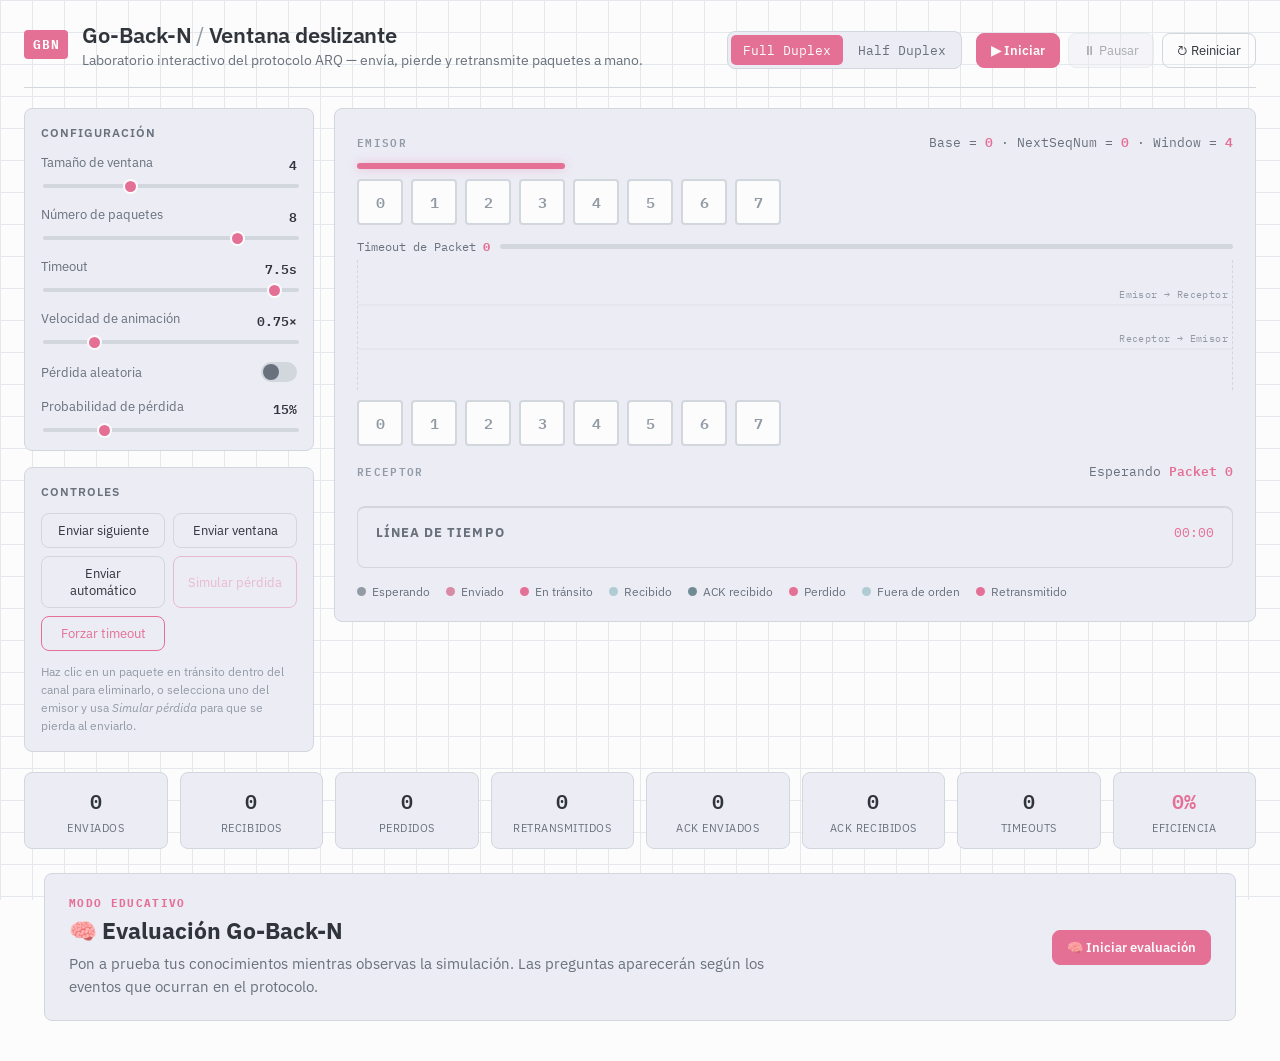
==== commit 702578d6: "arreglos" ====
--- a/index.html
+++ b/index.html
@@ -131,6 +131,28 @@
         </div>
       </section>
 
+
+       <!-- ============ TIMELINE ============ -->
+  <section class="timeline" aria-label="Línea de tiempo de eventos">
+    <div class="timeline__header">
+      <h2>Línea de tiempo</h2>
+      <span class="timeline__clock" id="clockDisplay">00:00</span>
+    </div>
+    <ol class="timeline__list" id="timelineList"></ol>
+  </section>
+
+  <footer class="legend" aria-label="Leyenda de estados">
+    <span class="legend__item"><i class="dot dot--waiting"></i>Esperando</span>
+    <span class="legend__item"><i class="dot dot--sent"></i>Enviado</span>
+    <span class="legend__item"><i class="dot dot--transit"></i>En tránsito</span>
+    <span class="legend__item"><i class="dot dot--received"></i>Recibido</span>
+    <span class="legend__item"><i class="dot dot--acked"></i>ACK recibido</span>
+    <span class="legend__item"><i class="dot dot--lost"></i>Perdido</span>
+    <span class="legend__item"><i class="dot dot--outoforder"></i>Fuera de orden</span>
+    <span class="legend__item"><i class="dot dot--retransmitted"></i>Retransmitido</span>
+  </footer>
+
+
     </main>
   </div>
 
@@ -170,26 +192,9 @@
   </button>
 </section>
 
-  <!-- ============ TIMELINE ============ -->
-  <section class="timeline" aria-label="Línea de tiempo de eventos">
-    <div class="timeline__header">
-      <h2>Línea de tiempo</h2>
-      <span class="timeline__clock" id="clockDisplay">00:00</span>
-    </div>
-    <ol class="timeline__list" id="timelineList"></ol>
-  </section>
-
-  <footer class="legend" aria-label="Leyenda de estados">
-    <span class="legend__item"><i class="dot dot--waiting"></i>Esperando</span>
-    <span class="legend__item"><i class="dot dot--sent"></i>Enviado</span>
-    <span class="legend__item"><i class="dot dot--transit"></i>En tránsito</span>
-    <span class="legend__item"><i class="dot dot--received"></i>Recibido</span>
-    <span class="legend__item"><i class="dot dot--acked"></i>ACK recibido</span>
-    <span class="legend__item"><i class="dot dot--lost"></i>Perdido</span>
-    <span class="legend__item"><i class="dot dot--outoforder"></i>Fuera de orden</span>
-    <span class="legend__item"><i class="dot dot--retransmitted"></i>Retransmitido</span>
-  </footer>
-
+ 
+
+  
 </div>
 
 <script type="module" src="js/main.js"></script>
--- a/css/styles.css
+++ b/css/styles.css
@@ -1296,4 +1296,16 @@
     transition-duration: 0.01ms !important;
     animation-duration: 0.01ms !important;
   }
-}+}
+.stage .timeline {
+  margin-top: 24px;
+}
+
+.stage .timeline__list {
+  max-height: 180px;
+}
+
+.stage .timeline {
+  border-top: 2px solid var(--grid-line);
+}
+
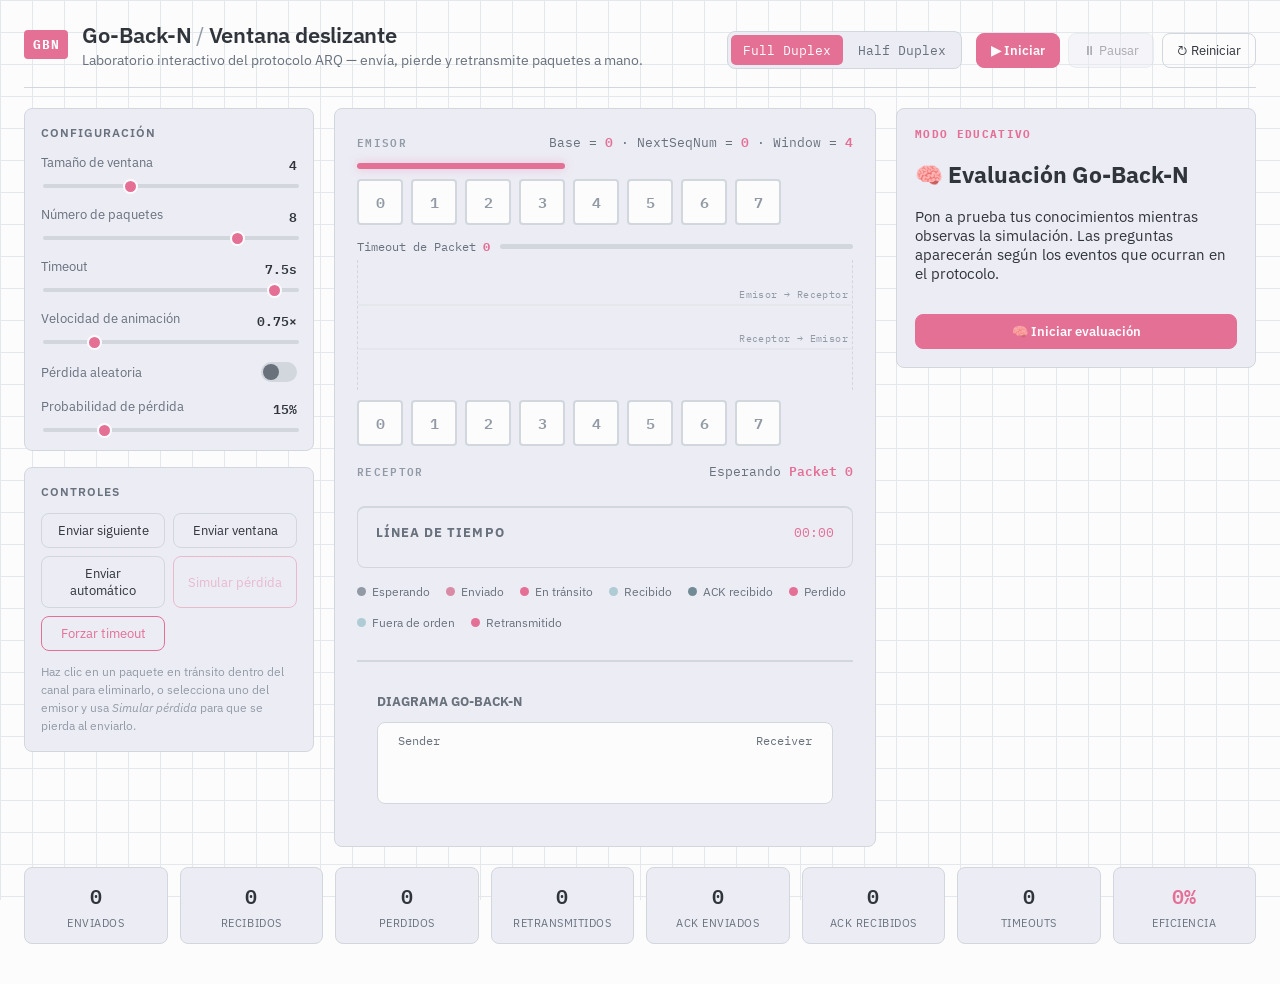
==== commit a1de8654: "cambio grafica y evaluacion" ====
--- a/index.html
+++ b/index.html
@@ -152,8 +152,46 @@
     <span class="legend__item"><i class="dot dot--retransmitted"></i>Retransmitido</span>
   </footer>
 
+  <!-- ============ DIAGRAMA GBN (NUEVO) ============ -->
+<section class="gbn-diagram">
+  <h2 class="gbn-diagram__title">Diagrama Go-Back-N</h2>
+
+  <div class="gbn-diagram__container">
+    <div class="gbn-diagram__sender">Sender</div>
+    <div class="gbn-diagram__receiver">Receiver</div>
+
+    <svg id="gbnSvg" class="gbn-diagram__svg"></svg>
+  </div>
+  
+</section>
+
+
 
     </main>
+
+     <!-- ============ EVALUACIÓN ============ -->
+<section class="evaluation-panel" id="evaluationPanel" hidden>
+</section>
+
+<section class="evaluation-start" id="evaluationStart">
+  <div>
+    <span class="evaluation-start__eyebrow">MODO EDUCATIVO</span>
+    <h2>🧠 Evaluación Go-Back-N</h2>
+
+    <p>
+      Pon a prueba tus conocimientos mientras observas la simulación.
+      Las preguntas aparecerán según los eventos que ocurran en el protocolo.
+    </p>
+  </div>
+
+  <button
+    class="btn btn--primary"
+    id="startEvaluationBtn"
+  >
+    🧠 Iniciar evaluación
+  </button>
+</section>
+
   </div>
 
   <!-- ============ STATS STRIP ============ -->
@@ -169,29 +207,7 @@
   </section>
 
 
-  <!-- ============ EVALUACIÓN ============ -->
-<section class="evaluation-panel" id="evaluationPanel" hidden>
-</section>
-
-<section class="evaluation-start" id="evaluationStart">
-  <div>
-    <span class="evaluation-start__eyebrow">MODO EDUCATIVO</span>
-    <h2>🧠 Evaluación Go-Back-N</h2>
-
-    <p>
-      Pon a prueba tus conocimientos mientras observas la simulación.
-      Las preguntas aparecerán según los eventos que ocurran en el protocolo.
-    </p>
-  </div>
-
-  <button
-    class="btn btn--primary"
-    id="startEvaluationBtn"
-  >
-    🧠 Iniciar evaluación
-  </button>
-</section>
-
+ 
  
 
   
--- a/css/styles.css
+++ b/css/styles.css
@@ -272,7 +272,7 @@
 
 .layout {
   display: grid;
-  grid-template-columns: 290px 1fr;
+  grid-template-columns: 290px 1fr 360px;
   gap: 20px;
   align-items: start;
 }
@@ -983,20 +983,17 @@
    EVALUACIÓN
    =========================================================== */
 
-.evaluation-start,
-.evaluation-panel {
-  margin: 24px 20px 0;
-  border: 1px solid var(--border);
-  background: var(--panel);
-  border-radius: 8px;
-}
-
 .evaluation-start {
   display: flex;
   align-items: center;
   justify-content: space-between;
   gap: 24px;
   padding: 22px 24px;
+}
+
+.evaluation-start[hidden],
+.evaluation-panel[hidden] {
+  display: none !important;
 }
 
 .evaluation-start__eyebrow,
@@ -1010,33 +1007,40 @@
   color: var(--accent);
 }
 
-.evaluation-start h2,
-.evaluation-panel h2 {
-  margin: 0;
-}
-
-.evaluation-start p {
-  max-width: 700px;
-  margin: 8px 0 0;
-  color: var(--muted);
-  line-height: 1.5;
-}
-
+.evaluation-start,
 .evaluation-panel {
-  padding: 24px;
+  margin: 0;                 /* antes: 24px 20px 0 */
+  border: 1px solid var(--border);
+  background: var(--panel);
+  border-radius: 8px;
+}
+
+.evaluation-start {
+  display: flex;
+  flex-direction: column;    /* antes: fila con space-between */
+  align-items: stretch;
+  gap: 16px;
+  padding: 18px;             /* antes: 22px 24px */
 }
 
 .evaluation__header {
   display: flex;
   justify-content: space-between;
-  align-items: center;
-  gap: 20px;
-  margin-bottom: 24px;
+  align-items: flex-start;
+  gap: 12px;
+  margin-bottom: 16px;
+}
+
+.evaluation__header h2 {
+  margin: 4px 0 0;
+  font-size: 17px;
+  line-height: 1.3;
 }
 
 .evaluation__score {
-  min-width: 90px;
-  padding: 10px 14px;
+  flex-shrink: 0;
+  min-width: 56px;
+  padding: 6px 10px;
   border: 1px solid var(--border);
   border-radius: 6px;
   text-align: center;
@@ -1054,22 +1058,22 @@
   display: block;
   margin-top: 2px;
   font-family: 'IBM Plex Mono', monospace;
-  font-size: 24px;
+  font-size: 18px;
 }
 
 .evaluation__question {
-  padding: 18px;
+  padding: 14px;
   border-left: 3px solid var(--accent);
   background: rgba(228, 112, 150, 0.06);
-  font-size: 17px;
+  font-size: 14.5px;
   line-height: 1.5;
-  margin-bottom: 18px;
+  margin-bottom: 14px;
 }
 
 .evaluation__options {
   display: grid;
-  grid-template-columns: 1fr 1fr;
-  gap: 10px;
+  grid-template-columns: 1fr;   /* antes: 1fr 1fr */
+  gap: 8px;
 }
 
 .evaluation-option {
@@ -1077,9 +1081,10 @@
   align-items: flex-start;
   gap: 12px;
   width: 100%;
-  padding: 14px;
+  padding: 10px;
+  font-size: 13.5px;
   border: 1px solid var(--border);
-  border-radius: 6px;
+  border-radius: 8px;
   background: transparent;
   color: inherit;
   text-align: left;
@@ -1105,8 +1110,9 @@
   display: flex;
   align-items: center;
   justify-content: center;
-  flex: 0 0 28px;
-  height: 28px;
+  flex: 0 0 24px;
+  height: 24px;
+  font-size: 12px;
   border: 1px solid var(--border);
   border-radius: 4px;
   font-family: 'IBM Plex Mono', monospace;
@@ -1179,7 +1185,7 @@
 
 .evaluation-final__score {
   font-family: 'IBM Plex Mono', monospace;
-  font-size: 52px;
+  font-size: 40px;
   font-weight: 700;
   color: var(--accent);
 }
@@ -1203,14 +1209,16 @@
 
 .evaluation-final__stats {
   display: flex;
+  flex-wrap: wrap;
   justify-content: center;
-  gap: 10px;
-  margin-bottom: 24px;
+  gap: 8px;
+  margin-bottom: 20px;
 }
 
 .evaluation-final__stats div {
-  min-width: 100px;
-  padding: 12px;
+  flex: 1 1 80px;
+  min-width: 0;
+  padding: 10px;
   border: 1px solid var(--border);
   border-radius: 6px;
 }
@@ -1309,3 +1317,79 @@
   border-top: 2px solid var(--grid-line);
 }
 
+/* ===========================================================
+   GBN DIAGRAM
+   =========================================================== */
+
+.gbn-diagram {
+  margin-top: 30px;
+  padding: 20px;
+  border-top: 2px solid var(--grid-line);
+}
+
+.gbn-diagram__title {
+  font-size: 13px;
+  text-transform: uppercase;
+  color: var(--text-muted);
+  margin-bottom: 12px;
+}
+
+/* Contenedor del diagrama: UNA sola definición, sin altura fija
+   peleando contra el max-height. Esto es lo que permite el scroll
+   cuando hay muchos paquetes. */
+.gbn-diagram__container {
+  position: relative;
+  max-height: 400px;
+  background: var(--bg);
+  border: 1px solid var(--grid-line);
+  border-radius: var(--radius-md);
+  overflow-y: auto;
+  overflow-x: hidden;
+}
+
+.gbn-diagram__sender,
+.gbn-diagram__receiver {
+  position: absolute;
+  top: 10px;
+  font-family: var(--font-mono);
+  font-size: 12px;
+  color: var(--text-muted);
+  z-index: 2;
+}
+
+.gbn-diagram__sender {
+  left: 20px;
+}
+
+.gbn-diagram__receiver {
+  right: 20px;
+}
+
+/* IMPORTANTE: sin height:100% aquí. El alto real lo pone el JS
+   (svgEl.setAttribute('height', ...)) según cuántas líneas hay.
+   Si se fuerza a 100%, el SVG se aplasta al tamaño del contenedor
+   y el scroll nunca aparece porque no hay overflow real. */
+.gbn-diagram__svg {
+  width: 100%;
+  display: block;
+}
+
+/* líneas */
+.gbn-line {
+  stroke: var(--accent-teal);
+  stroke-width: 2;
+  fill: none;
+  opacity: 0.9;
+  transition: all 0.1s linear;
+}
+
+.gbn-line.ack {
+  stroke: #5E7883;
+  stroke-dasharray: 6;
+}
+
+.evaluation__stop {
+  align-self: flex-start;
+  font-size: 12px;
+  padding: 6px 10px;
+}
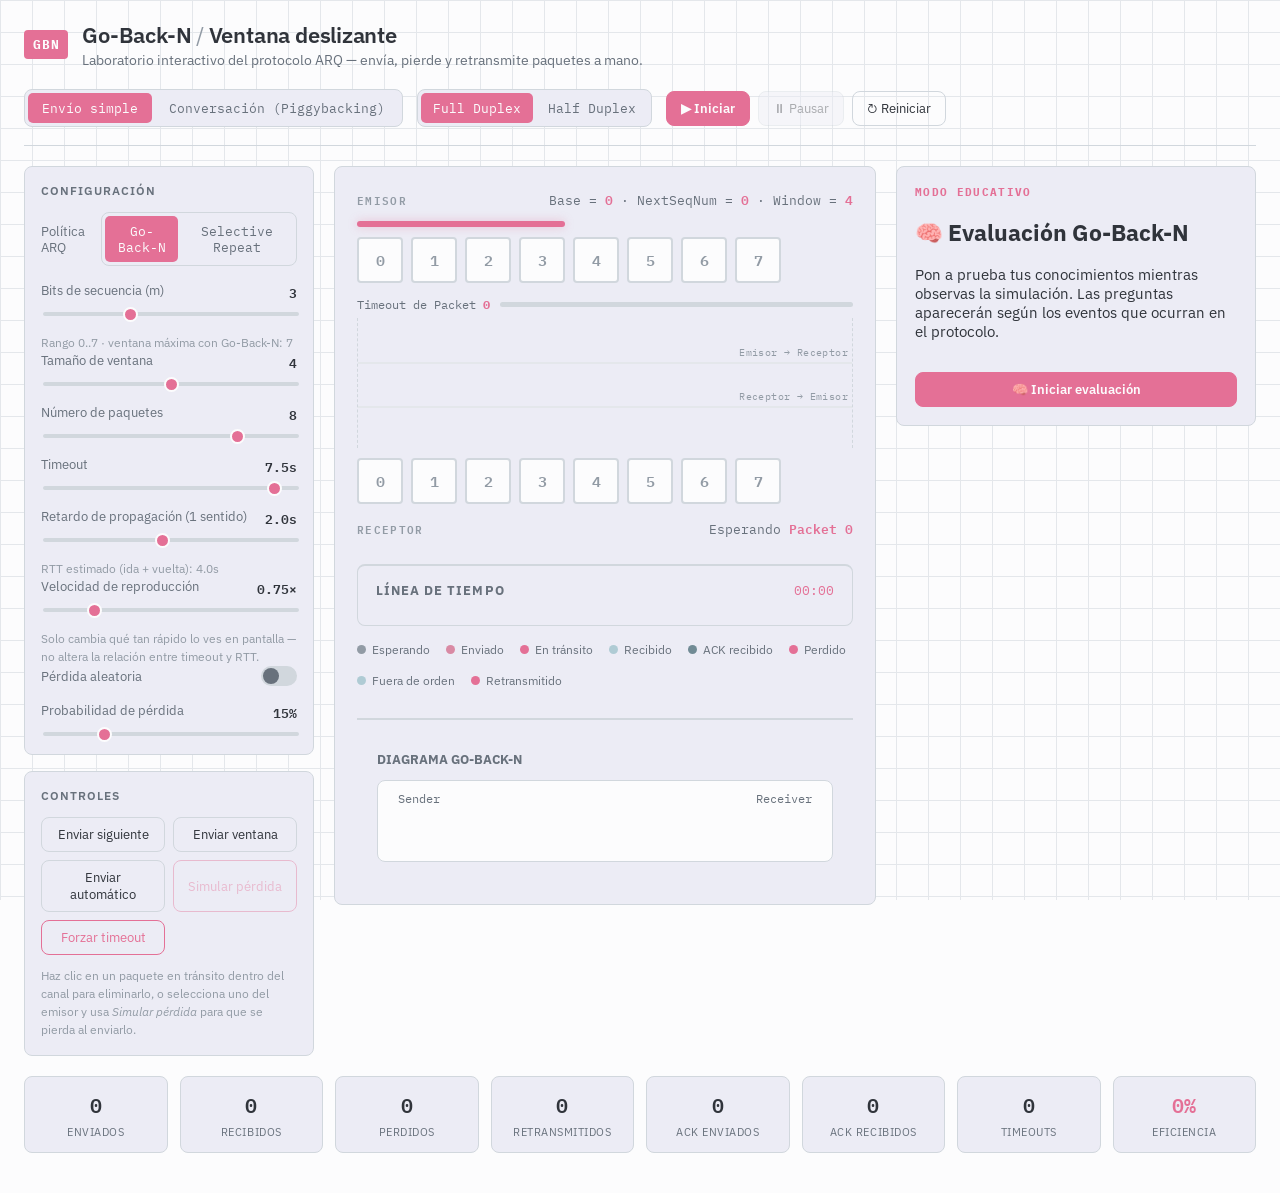
==== commit 1cc483e0: "Implementacion del piggybacking y modelos ARQ(GBN/SR)" ====
--- a/index.html
+++ b/index.html
@@ -23,6 +23,10 @@
     </div>
 
     <div class="topbar__transport">
+      <nav class="mode-tabs" aria-label="Modo del simulador">
+        <a class="mode-tabs__link is-active" href="index.html">Envío simple</a>
+        <a class="mode-tabs__link" href="piggyback.html">Conversación (Piggybacking)</a>
+      </nav>
       <div class="duplex-toggle" role="group" aria-label="Modo de comunicación">
         <button class="duplex-toggle__btn is-active" data-mode="full" id="modeFullBtn">Full Duplex</button>
         <button class="duplex-toggle__btn" data-mode="half" id="modeHalfBtn">Half Duplex</button>
@@ -42,6 +46,20 @@
       <section class="panel">
         <h2 class="panel__title">Configuración</h2>
 
+        <label class="field field--row">
+          <span class="field__label">Política ARQ</span>
+          <div class="duplex-toggle" role="group" aria-label="Política de retransmisión">
+            <button class="duplex-toggle__btn is-active" data-policy="gbn" id="policyGbnBtn">Go-Back-N</button>
+            <button class="duplex-toggle__btn" data-policy="sr" id="policySrBtn">Selective Repeat</button>
+          </div>
+        </label>
+
+        <label class="field">
+          <span class="field__label">Bits de secuencia (m) <b id="sequenceBitsVal">3</b></span>
+          <input type="range" id="sequenceBitsInput" min="2" max="5" step="1" value="3" />
+        </label>
+        <p class="hint" id="windowLimitHint">Rango 0..7 · ventana máxima con Go-Back-N: 7</p>
+
         <label class="field">
           <span class="field__label">Tamaño de ventana <b id="windowSizeVal">4</b></span>
           <input type="range" id="windowSizeInput" min="1" max="10" step="1" value="4" />
@@ -58,9 +76,16 @@
           </label>
 
         <label class="field">
-          <span class="field__label">Velocidad de animación <b id="speedVal">0.75×</b></span>
+          <span class="field__label">Retardo de propagación (1 sentido) <b id="propDelayVal">2.0s</b></span>
+          <input type="range" id="propDelayInput" min="250" max="4000" step="250" value="2000" />
+        </label>
+        <p class="hint" id="rttHint">RTT estimado (ida + vuelta): 4.0s</p>
+
+        <label class="field">
+          <span class="field__label">Velocidad de reproducción <b id="speedVal">0.75×</b></span>
 <input type="range" id="speedInput" min="0.25" max="3" step="0.25" value="0.75" />
         </label>
+        <p class="hint">Solo cambia qué tan rápido lo ves en pantalla — no altera la relación entre timeout y RTT.</p>
 
         <label class="field field--switch">
           <span class="field__label">Pérdida aleatoria</span>
@@ -109,7 +134,7 @@
         <div class="window-frame" id="windowFrame"></div>
         <div class="packet-track" id="senderTrack" aria-label="Paquetes del emisor"></div>
         <div class="timer-bar" id="timerBar" hidden>
-          <span class="timer-bar__label">Timeout de Packet <b id="timerBaseSeq">0</b></span>
+          <span class="timer-bar__label">Timeout de Packet <b id="timerBaseSeq">0</b><span id="timerPolicyTag"></span></span>
           <div class="timer-bar__track"><div class="timer-bar__fill" id="timerFill"></div></div>
         </div>
       </section>
--- a/css/styles.css
+++ b/css/styles.css
@@ -40,6 +40,14 @@
 
   --radius-sm: 4px;
   --radius-md: 8px;
+
+  /* Diagrama de piggybacking: A = gris, B = rosado (el mismo accent-teal
+     de siempre), versiones claras para cuando van combinados (dato+ACK),
+     y un tono oscuro neutro para el ACK puro (sin importar de quién es). */
+  --diagram-gray: #7C8794;
+  --diagram-gray-light: #CBD2D9;
+  --diagram-pink-light: #F3C3D3;
+  --diagram-dark: #3A4149;
 
   --font-mono: 'IBM Plex Mono', ui-monospace, monospace;
   --font-sans: 'IBM Plex Sans', -apple-system, BlinkMacSystemFont, sans-serif;
@@ -379,6 +387,16 @@
   justify-content: space-between;
 }
 
+.field--row {
+  flex-direction: row;
+  align-items: center;
+  justify-content: space-between;
+}
+
+.field--row .field__label {
+  margin: 0;
+}
+
 .field--switch input[type="checkbox"] {
   position: absolute;
   opacity: 0;
@@ -437,6 +455,11 @@
   margin: 12px 0 0;
 }
 
+.hint--warn {
+  color: var(--accent-teal);
+  font-weight: 600;
+}
+
 
 /* ===========================================================
    PACKET DETAIL
@@ -752,6 +775,83 @@
   background: rgba(212, 230, 235, 0.45);
   border: 1.5px solid #AFCBD4;
   color: #5E7883;
+}
+
+/* Item combinado: lleva datos Y un ACK montado encima (piggyback). */
+.channel-item--combined {
+  background: linear-gradient(90deg, rgba(228, 112, 150, 0.14) 0%, rgba(212, 230, 235, 0.45) 100%);
+  border: 1.5px solid var(--accent-teal);
+  color: var(--text-primary);
+  box-shadow: 0 0 0 2px rgba(175, 203, 212, 0.35);
+}
+
+.channel-item--naked-ack {
+  background: rgba(212, 230, 235, 0.45);
+  border: 1.5px dashed #AFCBD4;
+  color: #5E7883;
+}
+
+
+/* ===========================================================
+   MODE TABS (navegación entre pestañas: Envío simple / Piggybacking)
+   =========================================================== */
+
+.mode-tabs {
+  display: inline-flex;
+  background: var(--bg-raised);
+  border: 1px solid var(--grid-line);
+  border-radius: var(--radius-md);
+  padding: 3px;
+  gap: 3px;
+}
+
+.mode-tabs__link {
+  border: none;
+  background: transparent;
+  color: var(--text-muted);
+  font-family: var(--font-mono);
+  font-size: 12.5px;
+  padding: 7px 14px;
+  border-radius: 5px;
+  cursor: pointer;
+  text-decoration: none;
+  transition: background 0.15s, color 0.15s;
+}
+
+.mode-tabs__link.is-active {
+  background: var(--accent-teal);
+  color: var(--bg);
+}
+
+.mode-tabs__link:not(.is-active):hover {
+  color: var(--text-primary);
+}
+
+
+/* ===========================================================
+   PIGGYBACKING TAB — extras
+   =========================================================== */
+
+.station-panel {
+  position: relative;
+}
+
+.ack-badge {
+  display: inline-flex;
+  align-items: center;
+  gap: 5px;
+  font-family: var(--font-mono);
+  font-size: 11px;
+  color: var(--text-muted);
+  background: var(--bg);
+  border: 1px solid var(--grid-line);
+  border-radius: 10px;
+  padding: 2px 8px;
+}
+
+.ack-badge--waiting {
+  color: var(--accent-teal);
+  border-color: var(--accent-teal-dim);
 }
 
 .channel-item--doomed {
@@ -1327,6 +1427,17 @@
   border-top: 2px solid var(--grid-line);
 }
 
+/* Variante para cuando el diagrama va en la tercera columna del grid
+   (junto al stage) en vez de como bloque de ancho completo debajo. */
+.gbn-diagram--sidebar {
+  margin-top: 0;
+  border-top: none;
+  border-left: 1px solid var(--grid-line);
+  padding: 4px 0 4px 20px;
+  position: sticky;
+  top: 20px;
+}
+
 .gbn-diagram__title {
   font-size: 13px;
   text-transform: uppercase;
@@ -1388,6 +1499,24 @@
   stroke-dasharray: 6;
 }
 
+/* Se usa en el diagrama de piggybacking para paquetes marcados como
+   "se van a perder" — entrecortado desde que sale, no solo al final. */
+.gbn-line--lost {
+  stroke-dasharray: 5 5;
+  opacity: 0.6;
+}
+
+.gbn-diagram__time-axis {
+  stroke: var(--grid-line-soft);
+  stroke-width: 1;
+}
+
+.gbn-diagram__time-label {
+  font-family: var(--font-mono);
+  font-size: 9.5px;
+  fill: var(--text-faint);
+}
+
 .evaluation__stop {
   align-self: flex-start;
   font-size: 12px;
